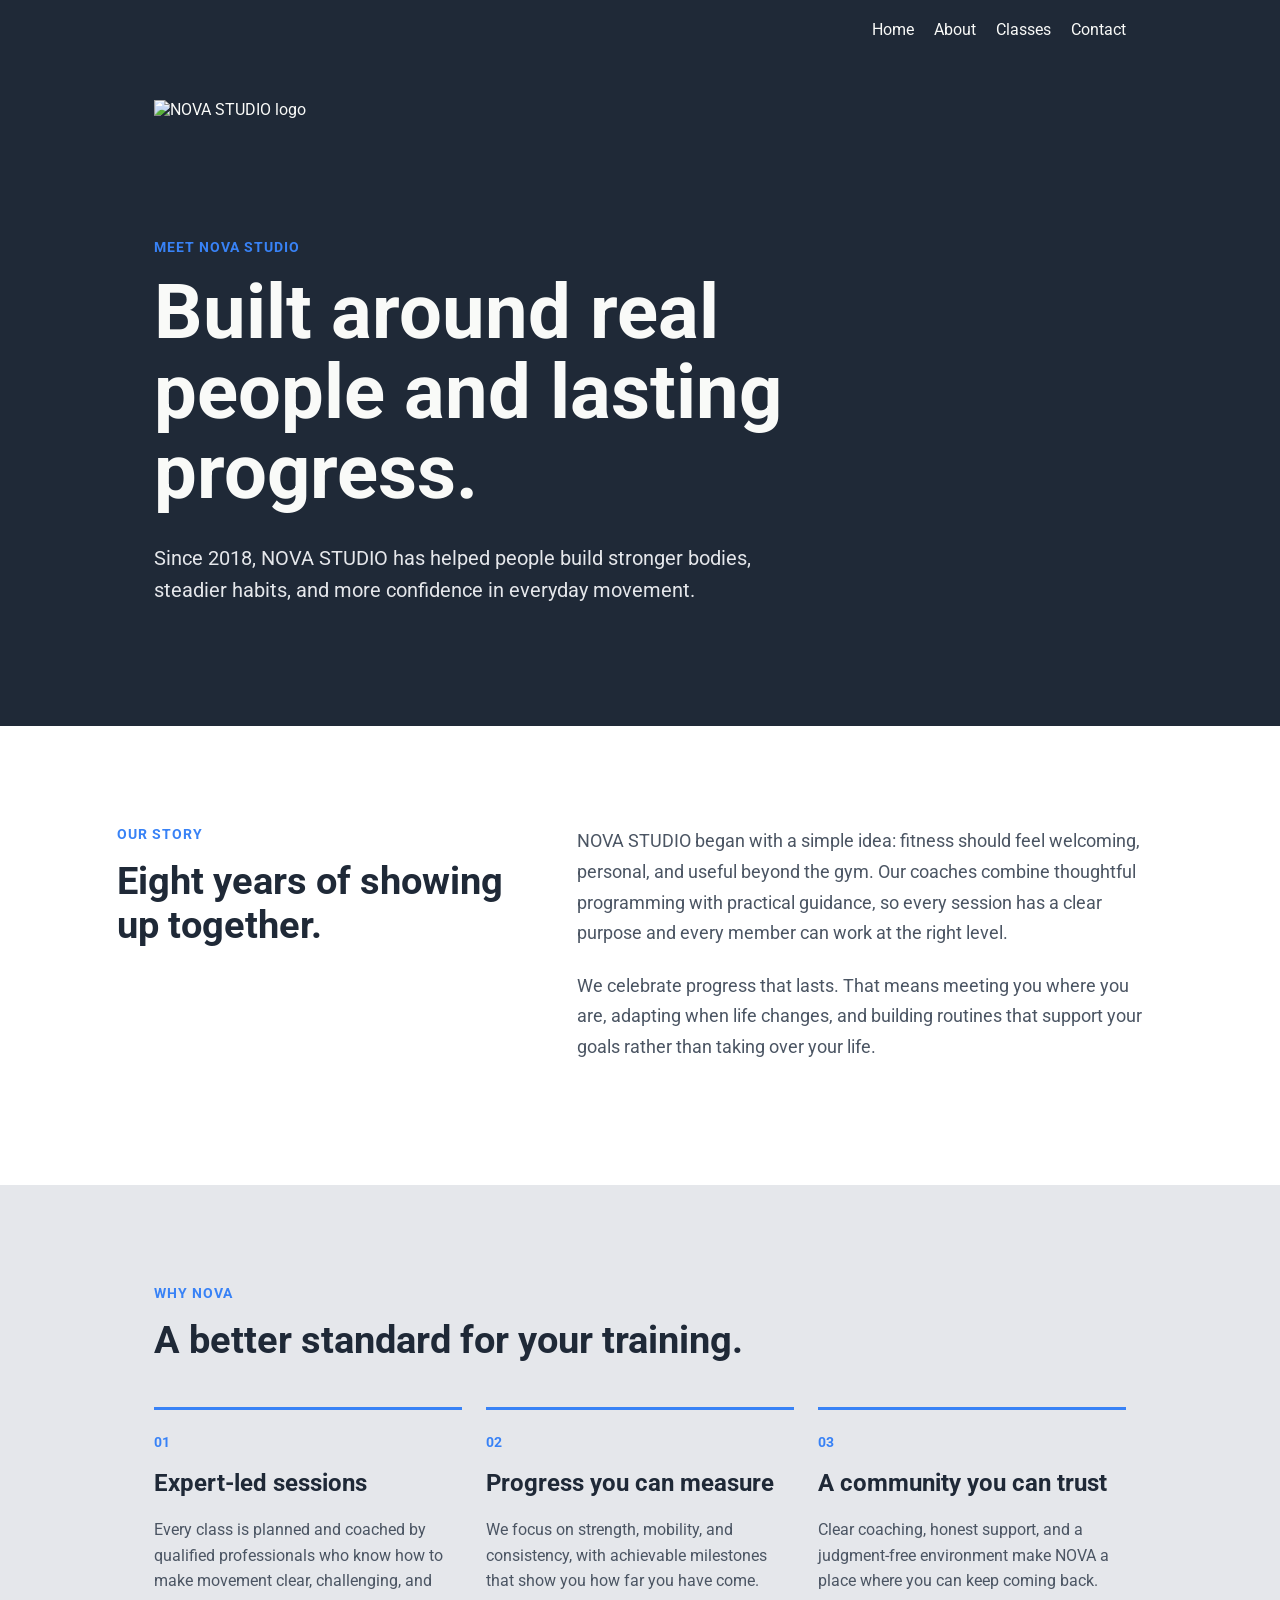
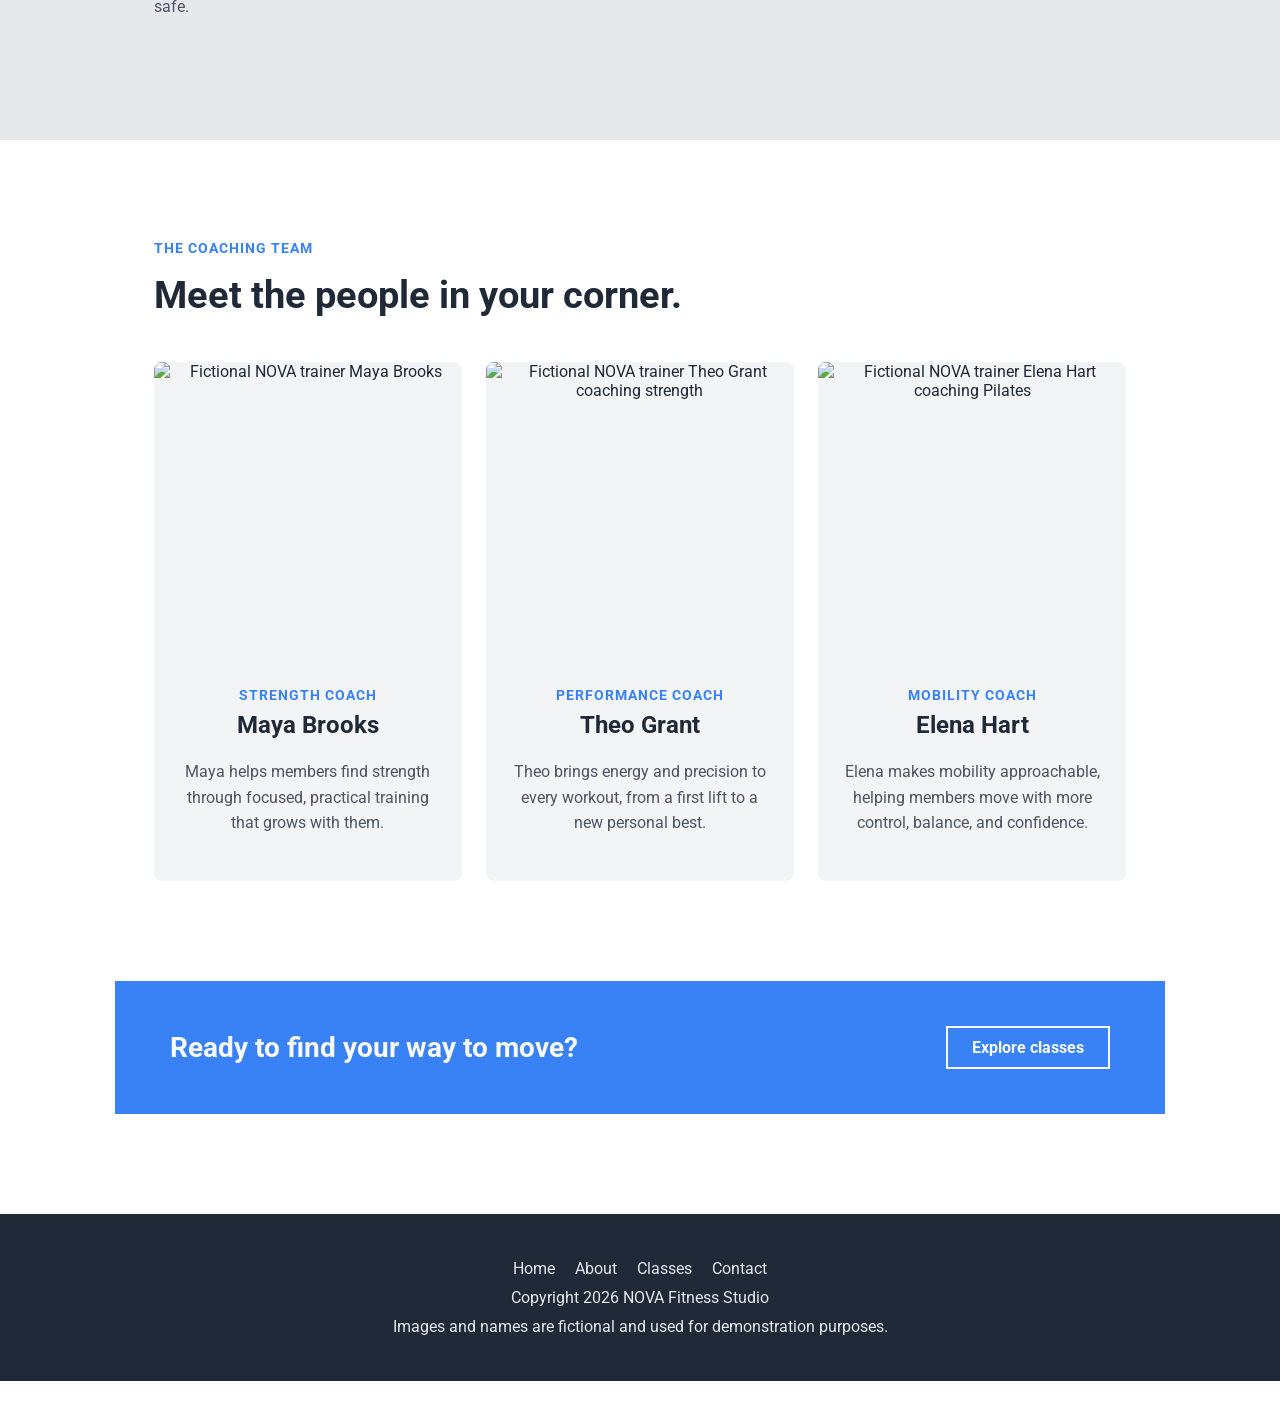
==== about.html @ 89b5c19a "Add files via upload" ====
<!doctype html>
<html lang="en">

<head>
    <meta charset="UTF-8" />
    <meta name="viewport" content="width=device-width, initial-scale=1.0" />
    <title>About | NOVA STUDIO</title>
    <link rel="stylesheet" href="style.css" />
</head>

<body class="about-page">
    <header>
        <a href="index.html" aria-label="NOVA STUDIO home">
            <img src="images/logo.png" alt="NOVA STUDIO logo" class="logo" />
        </a>
        <input type="checkbox" id="menu-toggle" class="menu-toggle" />
        <label for="menu-toggle" class="menu-button" aria-label="Toggle navigation menu">
            <span></span>
            <span></span>
            <span></span>
        </label>
        <nav>
            <ul>
                <li><a href="index.html#home">Home</a></li>
                <li><a href="about.html">About</a></li>
                <li><a href="index.html#classes">Classes</a></li>
                <li><a href="index.html#contact">Contact</a></li>
            </ul>
        </nav>
    </header>

    <main>
        <section class="about-hero">
            <p class="eyebrow">Meet NOVA STUDIO</p>
            <h1>Built around real people and lasting progress.</h1>
            <p class="about-intro">
                Since 2018, NOVA STUDIO has helped people build stronger bodies,
                steadier habits, and more confidence in everyday movement.
            </p>
        </section>

        <section class="about-story">
            <div>
                <p class="eyebrow">Our story</p>
                <h2>Eight years of showing up together.</h2>
            </div>
            <div>
                <p>
                    NOVA STUDIO began with a simple idea: fitness should feel welcoming,
                    personal, and useful beyond the gym. Our coaches combine thoughtful
                    programming with practical guidance, so every session has a clear
                    purpose and every member can work at the right level.
                </p>
                <p>
                    We celebrate progress that lasts. That means meeting you where you
                    are, adapting when life changes, and building routines that support
                    your goals rather than taking over your life.
                </p>
            </div>
        </section>

        <section class="trust-section">
            <div class="section-heading">
                <p class="eyebrow">Why NOVA</p>
                <h2>A better standard for your training.</h2>
            </div>
            <div class="trust-grid">
                <article>
                    <span class="trust-number">01</span>
                    <h3>Expert-led sessions</h3>
                    <p>
                        Every class is planned and coached by qualified professionals who
                        know how to make movement clear, challenging, and safe.
                    </p>
                </article>
                <article>
                    <span class="trust-number">02</span>
                    <h3>Progress you can measure</h3>
                    <p>
                        We focus on strength, mobility, and consistency, with achievable
                        milestones that show you how far you have come.
                    </p>
                </article>
                <article>
                    <span class="trust-number">03</span>
                    <h3>A community you can trust</h3>
                    <p>
                        Clear coaching, honest support, and a judgment-free environment
                        make NOVA a place where you can keep coming back.
                    </p>
                </article>
            </div>
        </section>
        <section class="trainers-section">
            <div class="section-heading">
                <p class="eyebrow">The coaching team</p>
                <h2>Meet the people in your corner.</h2>
            </div>
            <div class="trainer-grid">
                <article class="trainer-card">
                    <img src="images/trainer-1.jpg" alt="Fictional NOVA trainer Maya Brooks" />
                    <div>
                        <p class="trainer-role">Strength coach</p>
                        <h3>Maya Brooks</h3>
                        <p>
                            Maya helps members find strength through focused, practical
                            training that grows with them.
                        </p>
                    </div>
                </article>
                <article class="trainer-card">
                    <img src="images/trainer-2.jpg" alt="Fictional NOVA trainer Theo Grant coaching strength" />
                    <div>
                        <p class="trainer-role">Performance coach</p>
                        <h3>Theo Grant</h3>
                        <p>
                            Theo brings energy and precision to every workout, from a first
                            lift to a new personal best.
                        </p>
                    </div>
                </article>
                <article class="trainer-card">
                    <img src="images/trainer-3.jpg" alt="Fictional NOVA trainer Elena Hart coaching Pilates" />
                    <div>
                        <p class="trainer-role">Mobility coach</p>
                        <h3>Elena Hart</h3>
                        <p>
                            Elena makes mobility approachable, helping members move with
                            more control, balance, and confidence.
                        </p>
                    </div>
                </article>
            </div>
        </section>
        <section class="about-cta">
            <h2>Ready to find your way to move?</h2>
            <a href="index.html#classes" class="button">Explore classes</a>
        </section>
    </main>

    <footer>
        <input type="checkbox" id="footer-menu-toggle" class="footer-menu-toggle" />
        <label for="footer-menu-toggle" class="footer-menu-button" aria-label="Toggle footer navigation menu">
            <span></span>
            <span></span>
            <span></span>
        </label>
        <ul class="footer-nav">
            <li><a href="index.html#home">Home</a></li>
            <li><a href="about.html">About</a></li>
            <li><a href="index.html#classes">Classes</a></li>
            <li><a href="index.html#contact">Contact</a></li>
        </ul>
        <p>Copyright 2026 NOVA Fitness Studio</p>
        <!-- trainer cards here -->
        <p class="disclaimer">
            Images and names are fictional and used for demonstration purposes.
        </p>
    </footer>
</body>

</html>
---- style.css ----
@import url("https://fonts.googleapis.com/css2?family=Roboto&display=swap");

:root {
    --main-text: #1f2937;
    --hero-header-text: #f9faf8;
    --secondary-color: #e5e7eb;
    --btn-text-color: #3882f6;
}

* {
    box-sizing: border-box;
    margin: 0;
    padding: 0;
}

body {
    font-family: "Roboto", sans-serif;
}

a {
    text-decoration: none;
    color: inherit;
}

/* HEADER + HERO */

header,
header ul {
    display: flex;
    justify-content: space-between;
    align-items: center;
    align-items: flex-end;
}

ul {
    gap: 20px;
    list-style: none;
}

header,
.hero {
    background-color: var(--main-text);
    color: var(--hero-header-text);
    padding: 20px 12%;
    display: flex;
}

nav {
    display: flex;
    justify-content: space-between;
    align-items: center;
    margin-bottom: 80px;
}

nav a:hover {
    color: var(--btn-text-color);
}

.menu-toggle,
.menu-button {
    display: none;
}

.logo {
    width: 300px;
    height: 150px;
}

/* HERO */

.hero {
    display: flex;
    justify-content: space-between;
    align-items: center;
    gap: 60px;
    padding-bottom: 200px;
}

.hero-image {
    width: 600px;
    height: 400px;
    border-radius: 10px;
}

article h1 {
    font-size: 48px;
}

article p {
    font-size: 18px;
    margin: 20px 0;
}

/* BUTTON */

button {
    background-color: var(--btn-text-color);
    padding: 10px 50px;
    border-radius: 8px;
    font-size: 18px;
    font-weight: bold;
    color: var(--secondary-color);
}

button:hover {
    background-color: #2563eb;
}

/* CLASSES / INFORMATION */

.classes {
    text-align: center;
    margin: 10% 0;
}

.classes h2,
.classes p {
    color: var(--main-text);
}

.classes h2 {
    font-size: 36px;
    margin: 50px 0 20px;
}

.classes p {
    font-size: 18px;
    margin-bottom: 50px;
    text-align: center;
}

/* CARD CARDS */

.class-cards {
    display: flex;
    flex-wrap: wrap;
    justify-content: center;
    gap: 20px;
    margin-top: 20px;
    padding: 0 6%;
    text-align: center;
}

.card-info {
    flex: 1 1 280px;
    max-width: 400px;
}

.card-info img {
    width: 100%;
    aspect-ratio: 1 / 1;
    object-fit: cover;
    border-radius: 10px;
}

.card-info h3 {
    font-size: 24px;
    margin: 20px 0 10px;
}

.card-info p {
    font-size: 18px;
    color: var(--main-text);
    margin-bottom: 20px;
    width: 100%;
}

/* QUOTE */

.quote {
    background-color: var(--secondary-color);
    padding: 10% 20%;
    font-size: 36px;
    text-align: center;
}

/* MEMBERSHIP PLANS */

.training-options {
    background-color: var(--hero-header-text);
    text-align: center;
    padding: 80px 12%;
}

.training-types {
    display: flex;
    align-items: center;
    justify-content: space-around;
    background-color: var(--main-text);
    border-radius: 0 0 12px 12px;
}

aside {
    width: 350px;
    padding: 40px;
    text-align: center;
    color: var(--hero-header-text);
}

.btn-classes {
    margin: 15px 0;
}

/*PLAN CARDS*/

.plans {
    background-color: var(--hero-header-text);
    text-align: center;
    padding: 80px 12%;
}

.plans>h2 {
    font-size: 36px;
    color: var(--main-text);
    margin-bottom: 10px;
}

.plans>p {
    max-width: 650px;
    margin: 0 auto 50px;
    color: var(--main-text);
    font-size: 18px;
}

.plan-cards {
    display: flex;
    flex-wrap: wrap;
    justify-content: center;
    gap: 35px;
}

.plan-card {
    width: 350px;
    max-width: 100%;
    padding: 40px;
    border: 2px solid var(--main-text);
    border-radius: 12px;
    text-align: center;
    background-color: var(--hero-header-text);
}

.plan-card h3 {
    font-size: 24px;
    color: var(--main-text);
    margin-bottom: 8px;
}

.plan-offer {
    color: var(--btn-text-color);
    font-weight: bold;
    margin-bottom: 20px;
}

.plan-price {
    color: var(--secondary-color);
    margin-bottom: 25px;
}

.plan-price span {
    display: block;
    color: var(--main-text);
    font-size: 42px;
    font-weight: bold;
}

.plan-card ul {
    margin: 40px 0 80px 0;
    color: var(--main-text);
}

.plan-card li {
    margin-bottom: 10px;
}

.plan-img {
    width: 400px;
    max-width: 100%;
    height: 600px;
    border-radius: 10px;
}

/*CTA */
.cta {
    max-width: 900px;
    margin: 80px auto;
    padding: 45px 70px;
    background-color: var(--btn-text-color);
    color: var(--hero-header-text);
    display: flex;
    align-items: center;
    gap: 40px;
    border-radius: 8px;
}

.cta h2 {
    font-size: 24px;
    margin-bottom: 5px;
}

.cta p {
    font-size: 18px;
    color: var(--secondary-color);
}

.cta .button {
    border: 2px solid var(--hero-header-text);
    white-space: nowrap;
}

.cta .button:hover {
    background-color: var(--hero-header-text);
    color: var(--btn-text-color);
}

/* FOOTER */

body>footer {
    background-color: var(--main-text);
    color: var(--secondary-color);
    text-align: center;
    padding: 35px;
    margin-bottom: 35px;
}

/* ABOUT PAGE */

.about-page main {
    color: var(--main-text);
}

.about-hero {
    background-color: var(--main-text);
    color: var(--hero-header-text);
    padding: 100px 12% 120px;
}

.eyebrow,
.trainer-role {
    color: var(--btn-text-color);
    font-size: 14px;
    font-weight: bold;
    letter-spacing: 1px;
    margin-bottom: 18px;
    text-transform: uppercase;
}

.about-hero h1 {
    font-size: clamp(42px, 6vw, 76px);
    line-height: 1.05;
    max-width: 800px;
}

.about-intro {
    color: var(--secondary-color);
    font-size: 20px;
    line-height: 1.6;
    margin-top: 30px;
    max-width: 620px;
}

.about-story,
.trust-section,
.trainers-section {
    margin: 0 auto;
    max-width: 1200px;
    padding: 100px 6%;
}

.about-story {
    display: flex;
    gap: 70px;
}

.about-story>* {
    flex: 1 1 0;
}

.about-story> :first-child {
    flex: 0.8 1 0;
}

.about-story> :last-child {
    flex: 1.2 1 0;
}

.about-story h2,
.section-heading h2 {
    font-size: 38px;
    line-height: 1.15;
}

.about-story div:last-child p {
    color: #4b5563;
    font-size: 18px;
    line-height: 1.7;
    margin-bottom: 22px;
}

.trust-section {
    max-width: none;
    padding-left: 12%;
    padding-right: 12%;
    background-color: var(--secondary-color);
}

.section-heading {
    margin-bottom: 45px;
}

.trust-grid,
.trainer-grid {
    display: flex;
    flex-wrap: wrap;
    gap: 24px;
}

.trust-grid>*,
.trainer-grid>* {
    flex: 1 1 calc((100% - 48px) / 3);
}

.trust-grid article {
    border-top: 3px solid var(--btn-text-color);
    padding-top: 22px;
}

.trust-number {
    color: var(--btn-text-color);
    font-size: 14px;
    font-weight: bold;
}

.trust-grid h3,
.trainer-card h3 {
    font-size: 24px;
    margin: 18px 0 12px;
}

.trust-grid p,
.trainer-card p:last-child {
    color: #4b5563;
    font-size: 16px;
    line-height: 1.6;
}

.trainers-section {
    max-width: none;
    padding-left: 12%;
    padding-right: 12%;
}

.trainer-card {
    background-color: #f3f4f6;
    border-radius: 8px;
    overflow: hidden;
    text-align: center;
}

.trainer-card img {
    display: block;
    height: 280px;
    object-fit: cover;
    width: 100%;
}

.trainer-card:nth-child(3) img {
    object-position: center top;
}

.trainer-card div {
    padding: 25px;
    justify-content: center;
}

.trainer-role {
    margin-bottom: 0;
}

.trainer-card h3 {
    margin-top: 8px;
}

.disclaimer {
    text-align: center;
}

.about-cta {
    align-items: center;
    background-color: var(--btn-text-color);
    color: var(--hero-header-text);
    display: flex;
    gap: 35px;
    justify-content: space-between;
    margin: 0 auto 100px;
    max-width: 1050px;
    padding: 45px 55px;
}

.about-cta h2 {
    font-size: 28px;
}

.about-cta .button {
    border: 2px solid var(--hero-header-text);
    display: inline-block;
    font-weight: bold;
    padding: 10px 24px;
    white-space: nowrap;
}

.about-cta .button:hover {
    background-color: var(--hero-header-text);
    color: var(--btn-text-color);
}

body>footer p {
    margin: 10px 0;
}

.footer-nav {
    display: flex;
    justify-content: center;
    gap: 20px;
    margin: 10px 0;
}

.footer-nav a:hover {
    color: var(--btn-text-color);
}

.footer-menu-toggle,
.footer-menu-button {
    display: none;
}

@media (min-width: 601px) and (max-width: 1024px) {

    header,
    .hero {
        padding-left: 6%;
        padding-right: 6%;
    }

    .logo {
        width: 220px;
        height: auto;
    }

    nav {
        margin-bottom: 30px;
    }

    .hero {
        gap: 30px;
        padding-bottom: 120px;
    }

    .hero-image {
        width: 45vw;
        height: auto;
    }

    .cta {
        margin: 60px 6%;
        padding: 40px;
    }

    .quote {
        padding: 12% 10%;
        font-size: 30px;
    }

    .about-hero {
        padding: 80px 6% 90px;
    }

    .about-story,
    .trust-section,
    .trainers-section {
        padding-left: 6%;
        padding-right: 6%;
    }

    .about-story {
        gap: 35px;
    }

    .trainer-grid {
        flex-wrap: wrap;
    }

    .trainer-grid>* {
        flex-basis: calc((100% - 24px) / 2);
    }

    .trainer-card:last-child {
        margin-inline: auto;
        max-width: 50%;
    }

    .about-cta {
        margin-left: 6%;
        margin-right: 6%;
    }
}

@media (max-width: 600px) {

    header,
    .hero,
    .class-cards,
    .cta {
        flex-direction: column;
    }

    header,
    .hero {
        padding: 20px 6%;
    }

    header {
        flex-direction: row;
        flex-wrap: wrap;
        gap: 20px;
        align-items: flex-start;
        justify-content: space-between;
    }

    .logo {
        width: min(240px, 80vw);
        height: auto;
    }

    .hero-content,
    .hero figure,
    .card-info,
    .training-types,
    .plans,
    .plan-cards,
    .plan-card,
    .plan-cards figure {
        width: 100%;
    }

    .hero-image,
    .card-info img,
    .card-info p,
    .plan-img {
        width: 100%;
        height: auto;
    }

    nav {
        display: none;
        flex-basis: 100%;
        margin-bottom: 20px;
        width: 100%;
    }

    nav ul {
        align-items: center;
        flex-direction: column;
        gap: 16px;
    }

    .menu-button {
        cursor: pointer;
        display: flex;
        flex-direction: column;
        gap: 5px;
        padding: 30px;
    }

    .menu-button span {
        background-color: var(--hero-header-text);
        display: block;
        height: 3px;
        width: 28px;
    }

    .menu-toggle:focus-visible+.menu-button {
        outline: 2px solid var(--btn-text-color);
        outline-offset: 4px;
    }

    .menu-toggle:checked+.menu-button+nav {
        display: block;
    }

    .about-hero {
        padding: 65px 6% 75px;
    }

    .about-hero h1 {
        font-size: 40px;
    }

    .about-intro {
        font-size: 18px;
    }

    .about-story,
    .trust-grid,
    .trainer-grid {
        flex-direction: column;
    }

    .about-story>*,
    .trust-grid>*,
    .trainer-grid>* {
        flex: 0 1 auto;
    }

    .about-story {
        gap: 35px;
    }

    .about-story,
    .trust-section,
    .trainers-section {
        padding-bottom: 70px;
        padding-top: 70px;
    }

    .about-story h2,
    .section-heading h2 {
        font-size: 32px;
    }

    .trust-section,
    .trainers-section {
        padding-left: 6%;
        padding-right: 6%;
    }

    .trainer-card:last-child {
        margin-inline: 0;
        max-width: none;
    }

    .about-cta {
        align-items: stretch;
        flex-direction: column;
        margin: 0 6% 70px;
        padding: 30px;
    }

    .about-cta h2 {
        font-size: 24px;
    }

    .about-cta .button {
        text-align: center;
    }

    .training-options,
    .plans {
        padding-left: 6%;
        padding-right: 6%;
    }

    .training-types,
    .plan-cards {
        align-items: center;
        flex-direction: column;
    }

    aside {
        width: 100%;
    }

    .plan-card {
        max-width: 350px;
    }

    .footer-menu-button {
        cursor: pointer;
        display: flex;
        flex-direction: column;
        gap: 5px;
        margin: 0 auto 15px;
        padding: 8px;
        width: fit-content;
    }

    .footer-menu-button span {
        background-color: var(--secondary-color);
        display: block;
        height: 3px;
        width: 28px;
    }

    .footer-menu-toggle:focus-visible+.footer-menu-button {
        outline: 2px solid var(--btn-text-color);
        outline-offset: 4px;
    }

    .footer-nav {
        display: none;
        flex-direction: column;
        gap: 16px;
    }

    .footer-menu-toggle:checked+.footer-menu-button+.footer-nav {
        display: flex;
    }
}

.footer-nav a:hover {
    color: var(--btn-text-color);
}

/*CLASSES PAGE*/
/* =========================
   CLASSES PAGE
   ========================= */


/* HERO */

.classes-page .hero-images {
    display: flex;
    flex-direction: row;
    width: 100%;
    overflow: hidden;
}

.classes-page .hero-images img {
    width: 25%;
    height: 500px;
    object-fit: cover;
    opacity: 0.5;
    min-width: 0;
}

.classes-page .hero-classes {
    width: 100%;
    height: 500px;
    overflow: hidden;
}

.classes-page .hero-classes-content {
    display: block;
    position: relative;
    bottom: 320px;
    padding: 0 30% 0 10%;
    color: var(--main-text);
}


/* =========================
   CLASSES SECTION
   ========================= */

.classes-page .class-title {
    background-color: var(--main-text);
    text-align: center;
    padding: 5% 0 12% 0;
    color: var(--hero-header-text);
}

.classes-page .class-title h2 {
    font-size: 36px;
    margin-bottom: 20px;
}

.classes-page .class-title p {
    font-size: 18px;
}

.classes-page .cards-classes,
.classes-page .class-details {
    display: flex;
}

.classes-page .cards-classes {
    justify-content: center;
    gap: 20px;
    margin: 20px;
    text-align: center;
}

.classes-page .cards-classes>a,
.classes-page .class-info {
    min-width: 0;
}

.classes-page .cards-classes img {
    width: 500px;
    height: 500px;
    max-width: 100%;
    object-fit: cover;
    border-radius: 10px;
}

.classes-page .strength-training {
    flex-direction: row-reverse;
}

.classes-page .class-info {
    width: 500px;
    max-width: 100%;
    padding: 30px 0;
    text-align: start;
}

.classes-page .strength-class {
    text-align: right;
}

.classes-page .class-info h3 {
    font-size: 24px;
}

.classes-page .class-details {
    flex-direction: column;
    gap: 40px;
}

.classes-page .class-info button {
    margin-top: 40px;
}


/* =========================
   SCHEDULE SECTION
   ========================= */

.classes-page .schedule-section {
    background-color: var(--hero-header-text);
}

.classes-page .schedule-heading {
    text-align: center;
    padding: 8% 0;
}

.classes-page .inperson-heading,
.classes-page .classes-types {
    background-color: var(--main-text);
    color: var(--secondary-color);
    display: flex;
    justify-content: space-around;
    gap: 40px;
    padding: 5%;
}

.classes-page .inperson-heading h2,
.classes-page .classes-types h2,
.classes-page .inperson-heading p,
.classes-page .classes-types p {
    min-width: 0;
}

.classes-page .inperson-heading p,
.classes-page .classes-types p {
    width: 400px;
    max-width: 100%;
}

.classes-page .schedule-grid {
    display: flex;
    max-width: 1200px;
    width: 100%;
    margin: auto;
    border: 1px solid var(--secondary-color);
}

.classes-page .schedule-day {
    width: 20%;
    min-width: 0;
    background-color: var(--hero-header-text);
    border-right: 1px solid var(--secondary-color);
}

.classes-page .schedule-day:last-child {
    border-right: none;
}

.classes-page .schedule-day>h3 {
    background-color: var(--main-text);
    color: var(--hero-header-text);
    text-align: center;
    padding: 15px;
    font-size: 18px;
}

.classes-page .class-session {
    padding: 20px 15px;
    min-height: 240px;
    min-width: 0;
    border-bottom: 1px solid var(--secondary-color);
    overflow-wrap: break-word;
}

.classes-page .class-session:last-child {
    border-bottom: none;
}

.classes-page .class-time {
    color: var(--btn-text-color);
    font-size: 18px;
    font-weight: bold;
    margin-bottom: 8px;
}

.classes-page .class-session h4 {
    font-size: 18px;
    margin-bottom: 15px;
    color: var(--main-text);
}

.classes-page .class-session p {
    color: var(--main-text);
    margin-bottom: 5px;
}

.classes-page .spots {
    margin-top: 15px;
    font-weight: bold;
    color: #1f2937;
}

.classes-page .schedule-button {
    display: block;
    background-color: var(--btn-text-color);
    color: var(--hero-header-text);
    text-align: center;
    padding: 9px;
    margin-top: 15px;
    border-radius: 5px;
    text-decoration: none;
}

.classes-page .schedule-button:hover {
    background-color: var(--main-text);
}


/* ==================================================
   SMALL DESKTOP
   901px - 1460px
   ================================================== */

@media (min-width: 901px) and (max-width: 1460px) {

    /* HERO */

    .classes-page .hero-classes {
        width: 100%;
        height: 500px;
        overflow: hidden;
    }

    .classes-page .hero-images {
        width: 100%;
    }

    .classes-page .hero-images img {
        width: 25%;
        height: 500px;
        min-width: 0;
    }

    .classes-page .hero-classes-content {
        bottom: 320px;
        padding: 0 12%;
    }


    /* TITLE */

    .classes-page .class-title {
        width: 100%;
        padding-left: 8%;
        padding-right: 8%;
    }


    /* CLASS CARDS */

    .classes-page .cards-classes {
        width: 90%;
        max-width: 1100px;
        margin: 40px auto;
        gap: 30px;
    }

    .classes-page .cards-classes>a,
    .classes-page .class-info {
        width: 50%;
        min-width: 0;
    }

    .classes-page .cards-classes img {
        width: 100%;
        height: 420px;
        object-fit: cover;
    }

    .classes-page .class-info {
        padding: 30px 0;
    }


    /* SCHEDULE HEADINGS */

    .classes-page .inperson-heading,
    .classes-page .classes-types {
        width: 100%;
        padding: 5% 8%;
    }

    .classes-page .inperson-heading p,
    .classes-page .classes-types p {
        width: 45%;
    }


    /* SCHEDULE */

    .classes-page .schedule-grid {
        width: 90%;
        max-width: 1100px;
    }

    .classes-page .schedule-day {
        min-width: 0;
    }
}


/* ==================================================
   TABLET
   601px - 900px
   ================================================== */

@media (min-width: 601px) and (max-width: 900px) {

    /* HERO */

    .classes-page .hero-images {
        flex-wrap: wrap;
    }

    .classes-page .hero-images img {
        width: 50%;
        height: 250px;
    }

    .classes-page .hero-classes {
        height: 500px;
        overflow: hidden;
    }

    .classes-page .hero-classes-content {
        bottom: 330px;
        padding: 0 10%;
    }


    /* CLASS CARDS */

    .classes-page .cards-classes {
        flex-direction: column;
        align-items: center;

        width: calc(100% - 60px);
        max-width: 700px;

        margin: 40px auto;
    }

    .classes-page .strength-training {
        flex-direction: column;
    }

    .classes-page .cards-classes>a,
    .classes-page .class-info {
        width: 100%;
        max-width: 700px;
    }

    .classes-page .cards-classes img {
        width: 100%;
        height: 400px;
        object-fit: cover;
    }

    .classes-page .class-info {
        padding: 25px 0;
        text-align: left;
    }

    .classes-page .strength-class {
        text-align: left;
    }


    /* SCHEDULE HEADINGS */

    .classes-page .inperson-heading,
    .classes-page .classes-types {
        padding: 40px 8%;
    }

    .classes-page .inperson-heading p,
    .classes-page .classes-types p {
        width: 50%;
    }


    /* SCHEDULE */

    .classes-page .schedule-grid {
        flex-wrap: wrap;

        width: 90%;
        max-width: 700px;
    }

    .classes-page .schedule-day {
        width: 50%;
        min-width: 0;
    }
}


/* ==================================================
   MOBILE
   600px AND BELOW
   ================================================== */

@media (max-width: 600px) {

    /* HERO */

    .classes-page .hero-images {
        flex-wrap: wrap;
    }

    .classes-page .hero-images img {
        width: 50%;
        height: 210px;
    }

    .classes-page .hero-classes {
        height: 420px;
        overflow: hidden;
    }

    .classes-page .hero-classes-content {
        bottom: 305px;
        padding: 0 8%;
        text-align: center;
    }

    .classes-page .hero-classes-content h1 {
        font-size: 34px;
    }

    .classes-page .hero-classes-content p {
        font-size: 16px;
    }


    /* TITLE */

    .classes-page .class-title {
        padding: 50px 8%;
    }

    .classes-page .class-title h2 {
        font-size: 30px;
    }


    /* CLASS CARDS */

    .classes-page .cards-classes {
        flex-direction: column;
        align-items: stretch;

        width: calc(100% - 40px);

        margin: 30px auto;
    }

    .classes-page .strength-training {
        flex-direction: column;
    }

    .classes-page .cards-classes>a,
    .classes-page .class-info {
        width: 100%;
        max-width: 100%;
    }

    .classes-page .cards-classes img {
        width: 100%;
        height: 300px;
        object-fit: cover;
    }

    .classes-page .class-info {
        padding: 25px 0;
        text-align: left;
    }

    .classes-page .strength-class {
        text-align: left;
    }

    .classes-page .class-details {
        gap: 20px;
    }

    .classes-page .class-info button {
        width: 100%;
    }


    /* SCHEDULE HEADINGS */

    .classes-page .schedule-heading {
        padding: 50px 8%;
    }

    .classes-page .inperson-heading,
    .classes-page .classes-types {
        flex-direction: column;
        gap: 20px;
        padding: 40px 8%;
    }

    .classes-page .inperson-heading p,
    .classes-page .classes-types p {
        width: 100%;
        max-width: 100%;
    }


    /* SCHEDULE */

    .classes-page .schedule-grid {
        flex-direction: column;

        width: 90%;
        max-width: 90%;
    }

    .classes-page .schedule-day {
        width: 100%;
        min-width: 0;

        border-right: none;
    }

    .classes-page .class-session {
        min-height: auto;
        min-width: 0;

        overflow-wrap: break-word;
    }
}
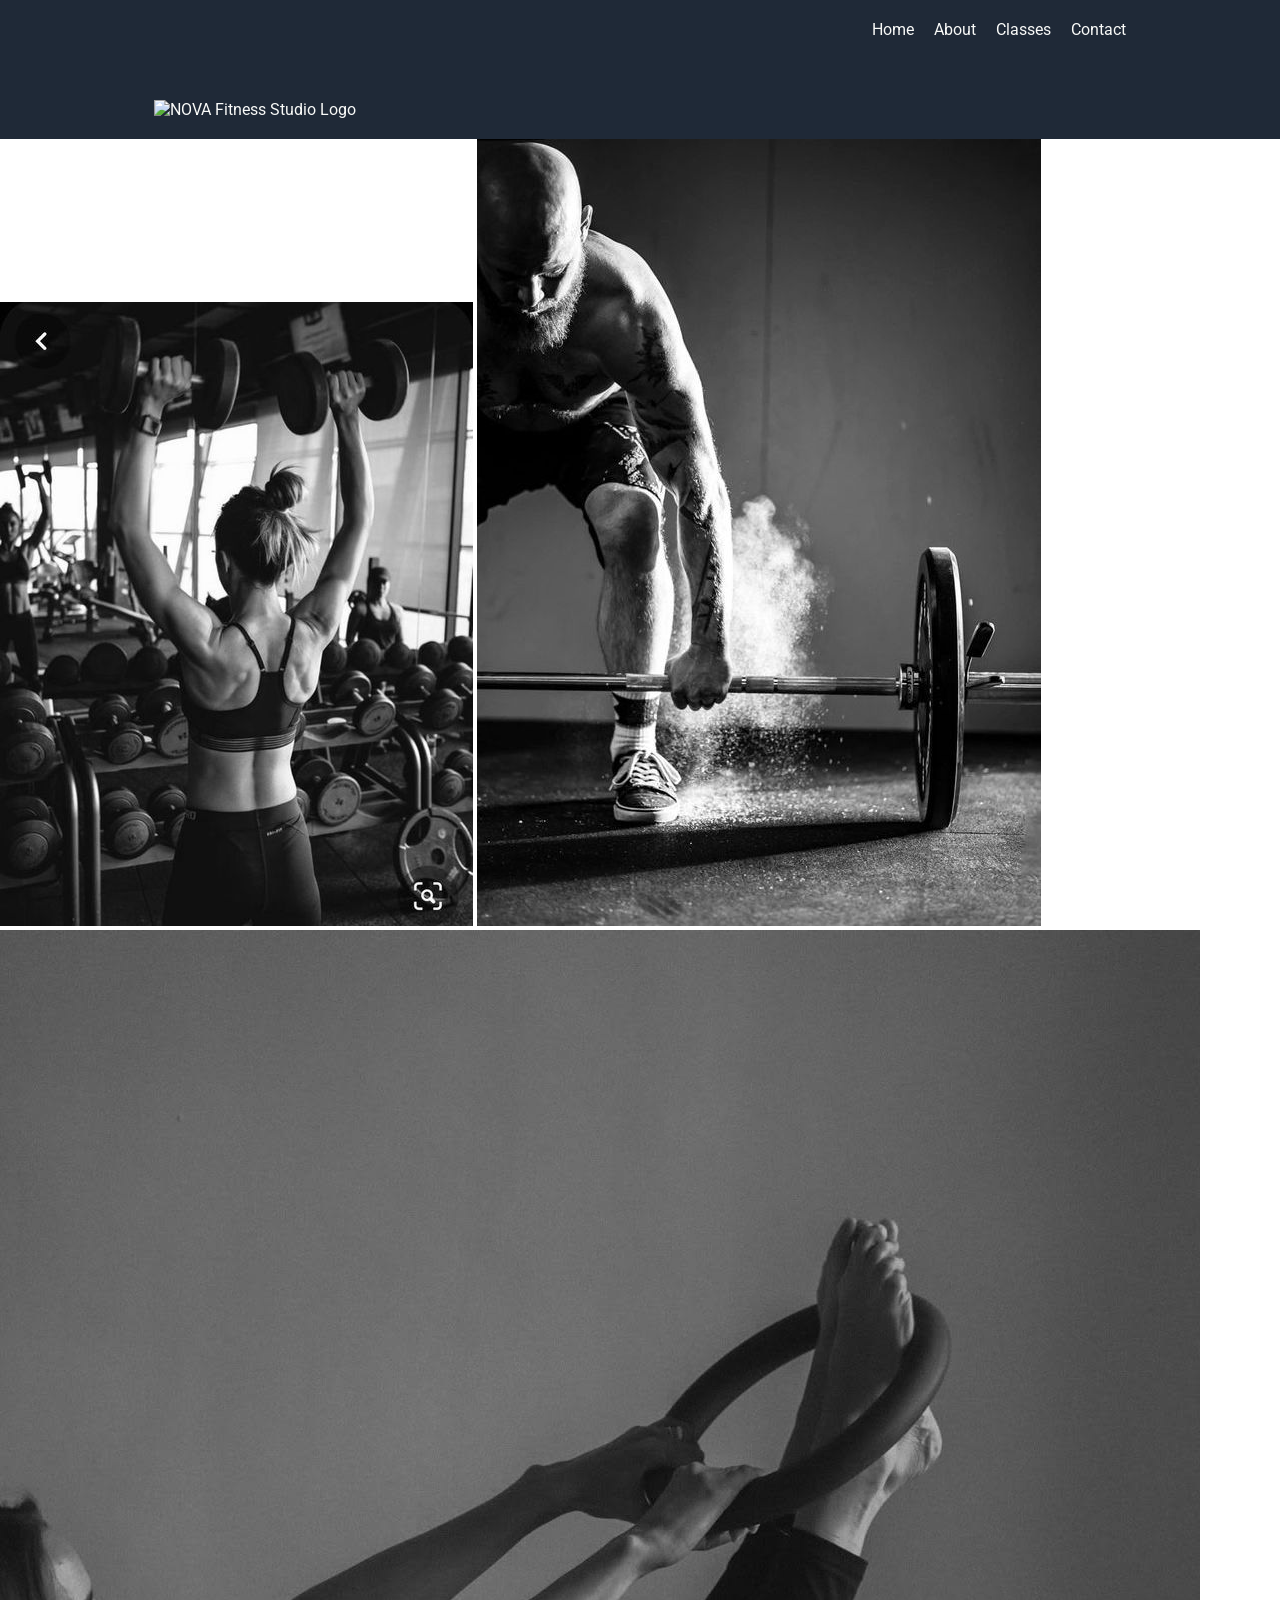
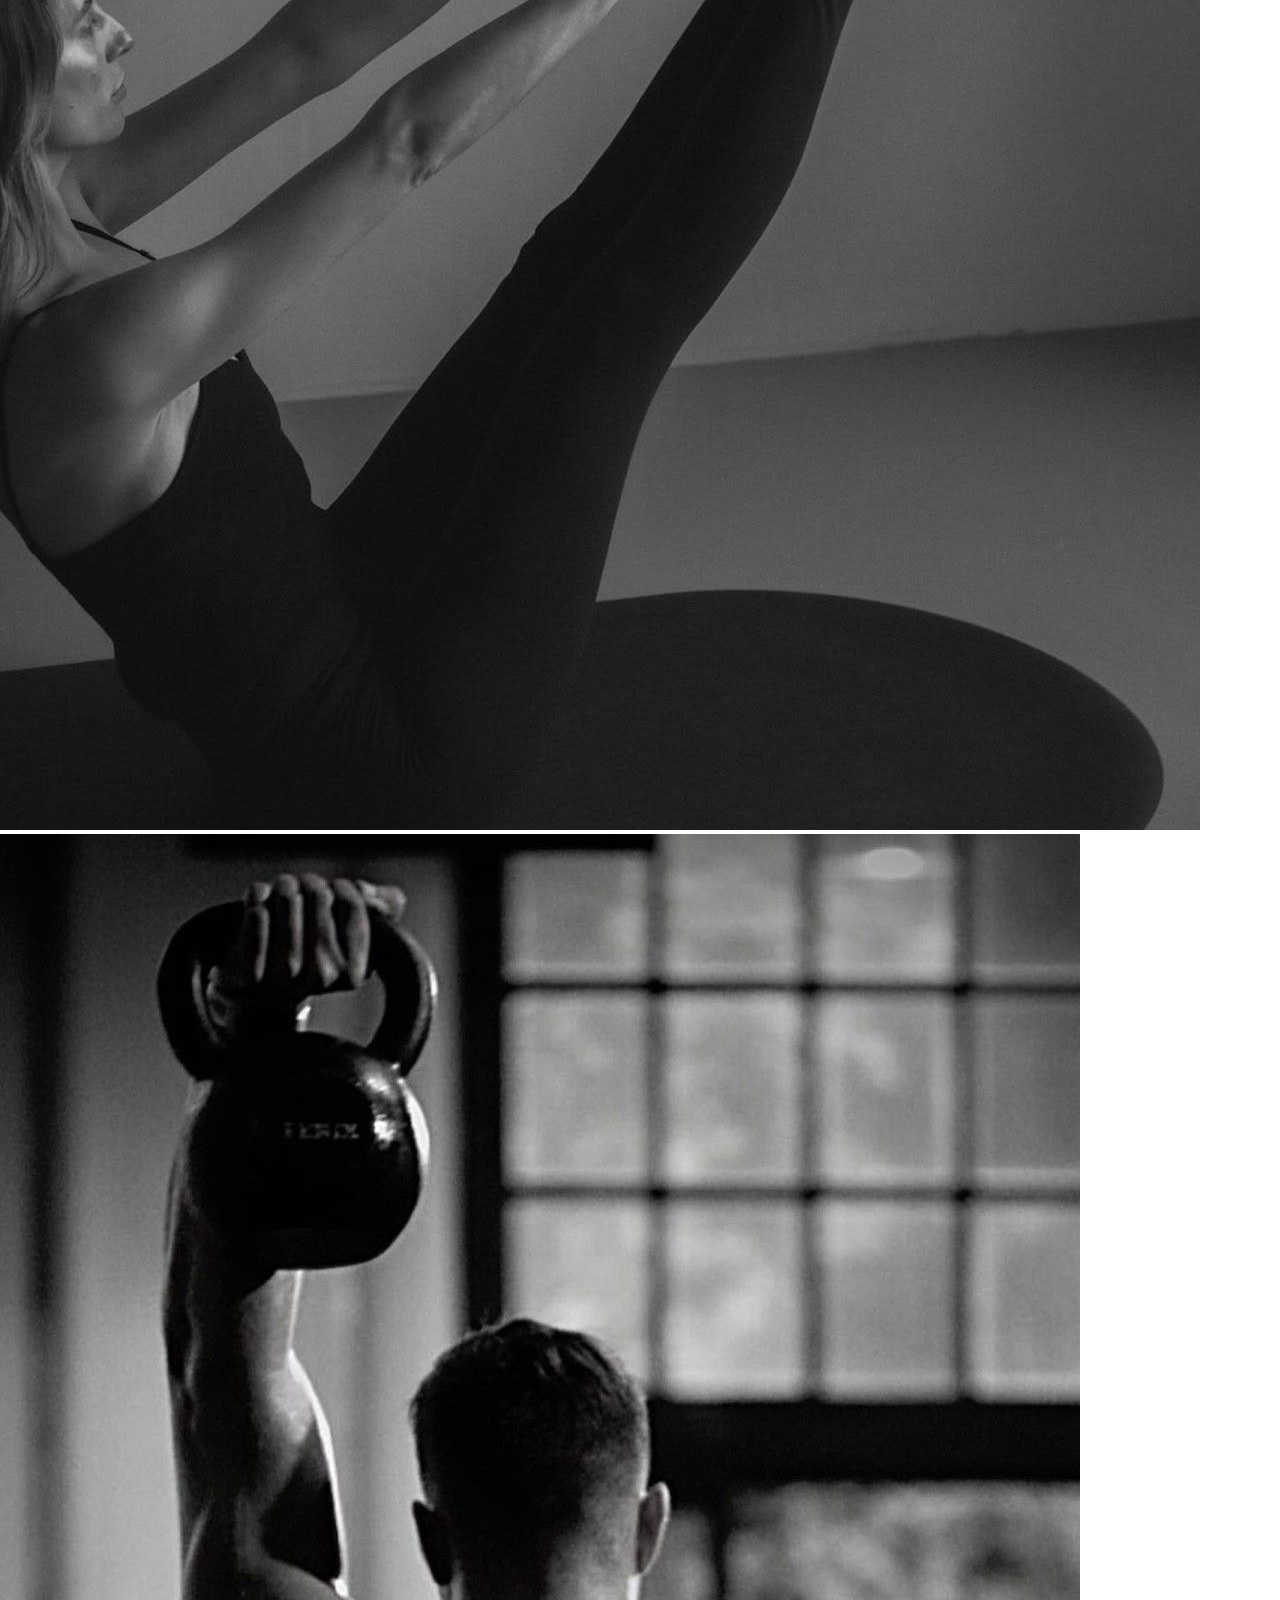
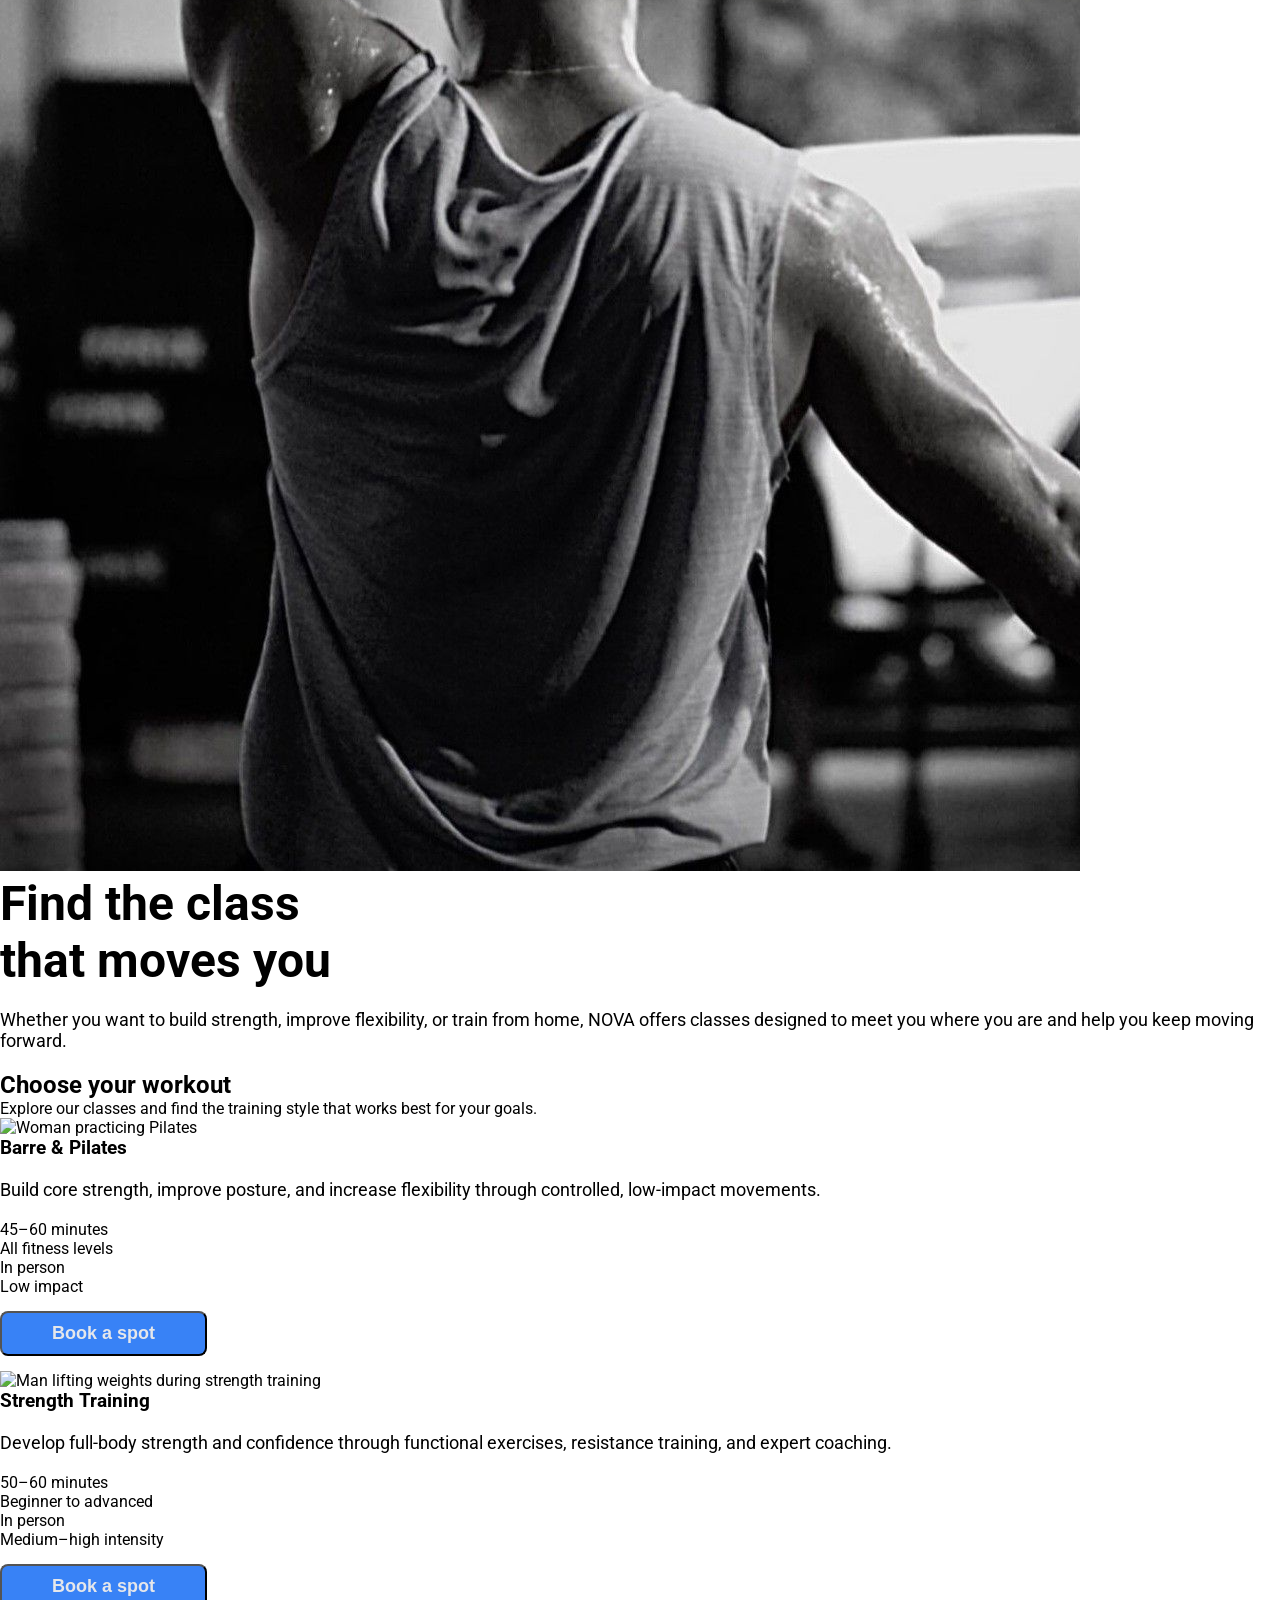
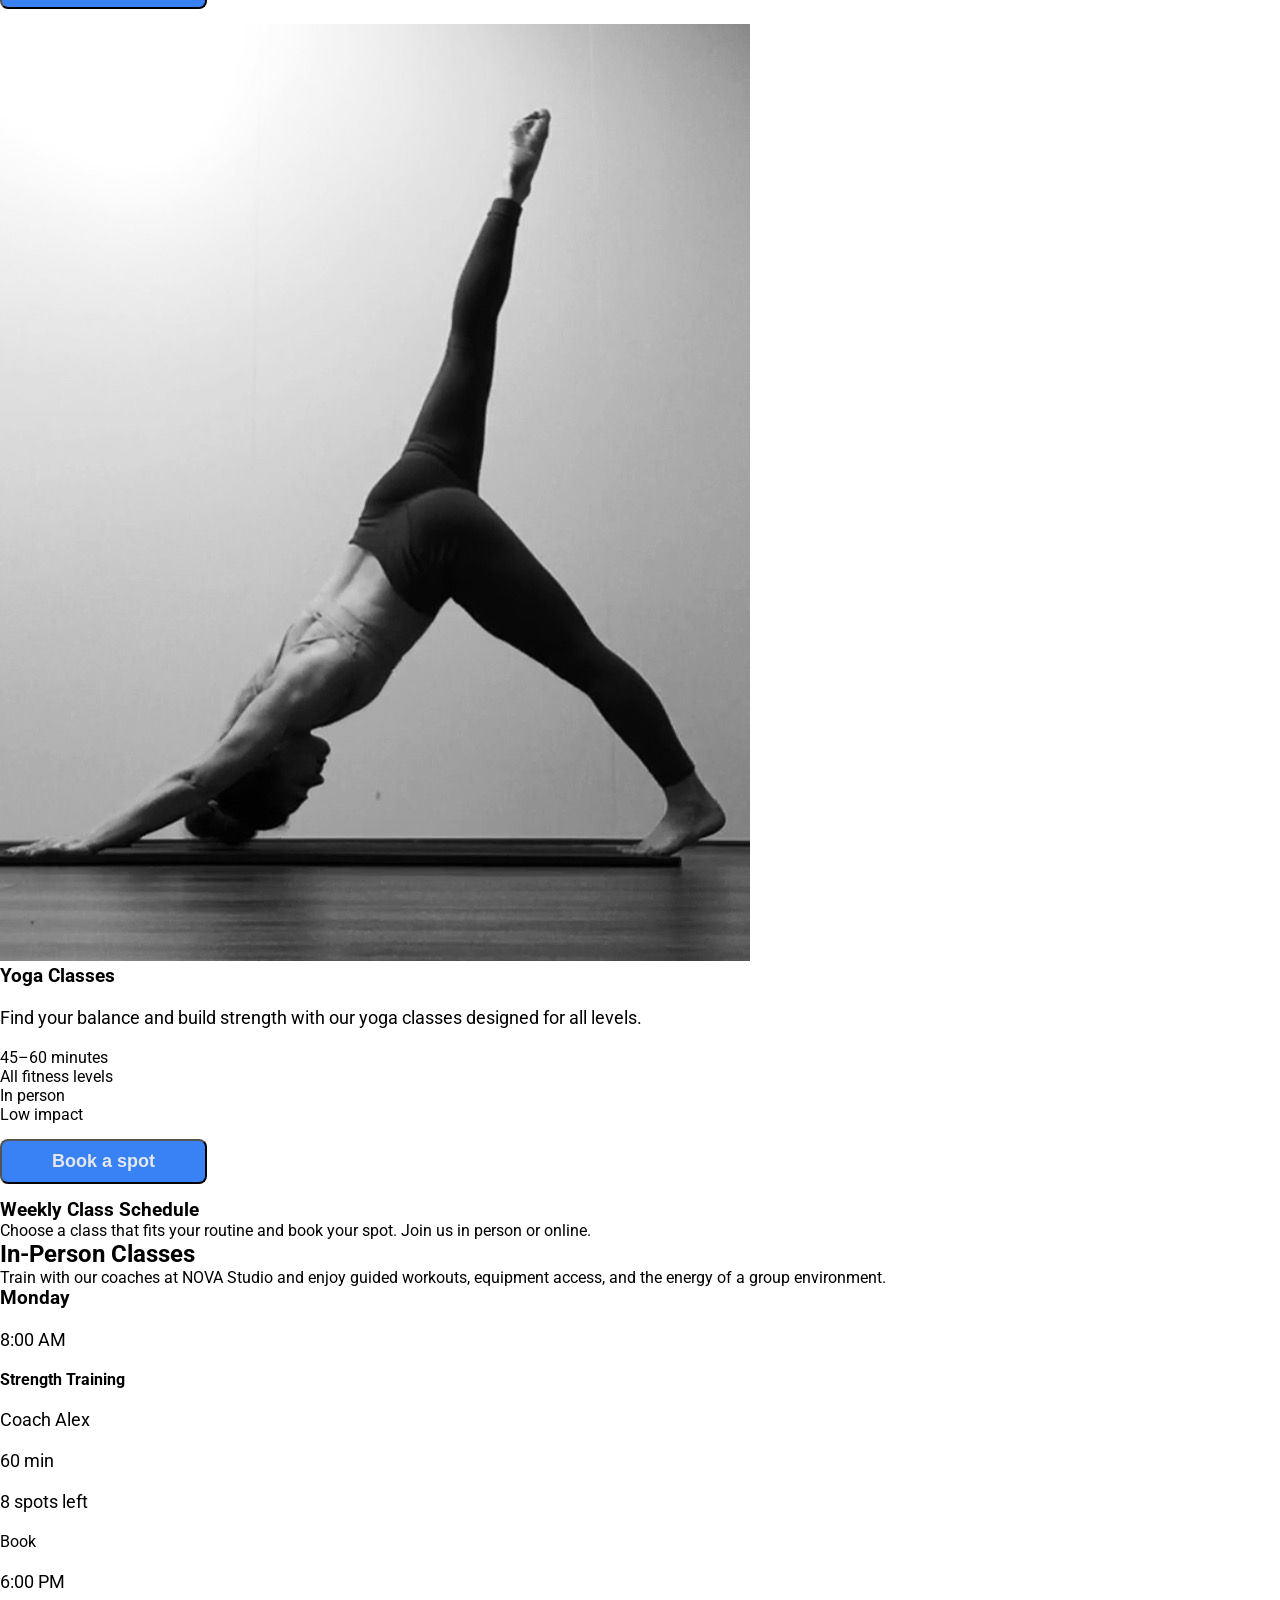
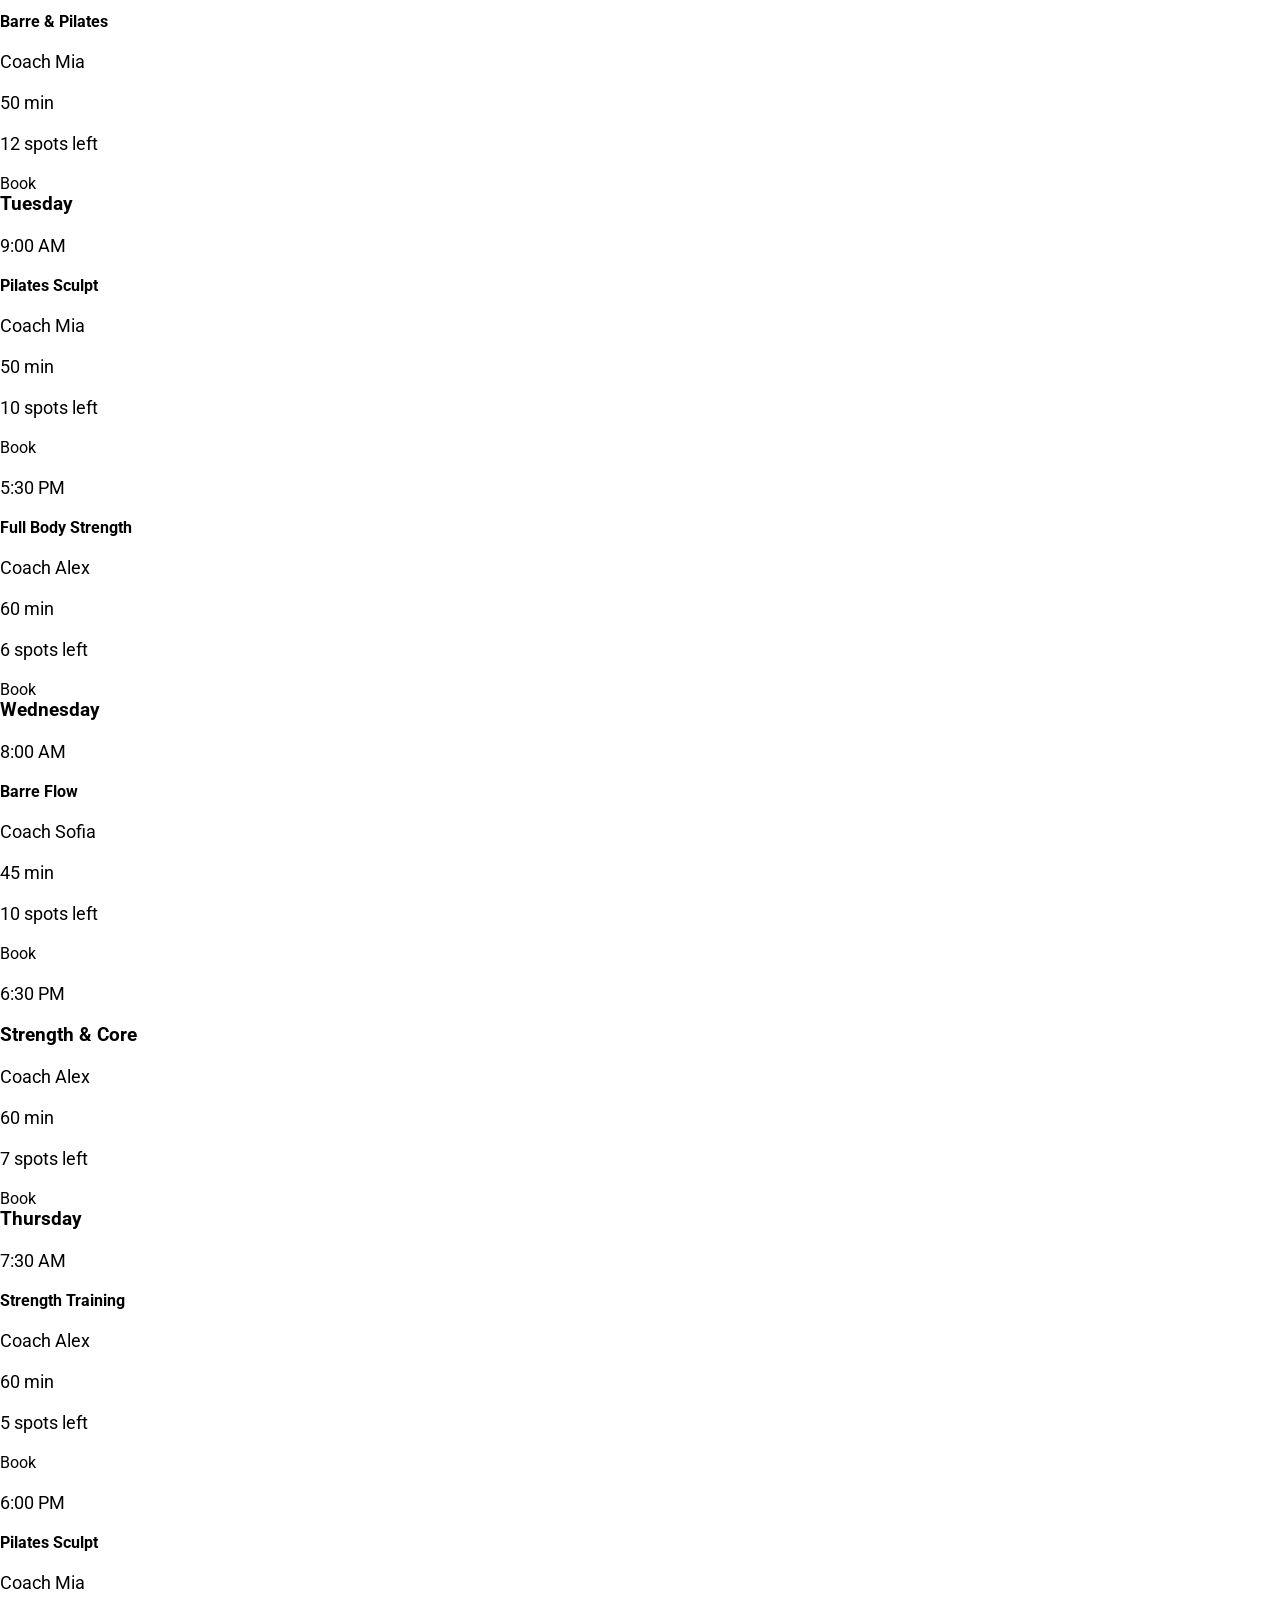
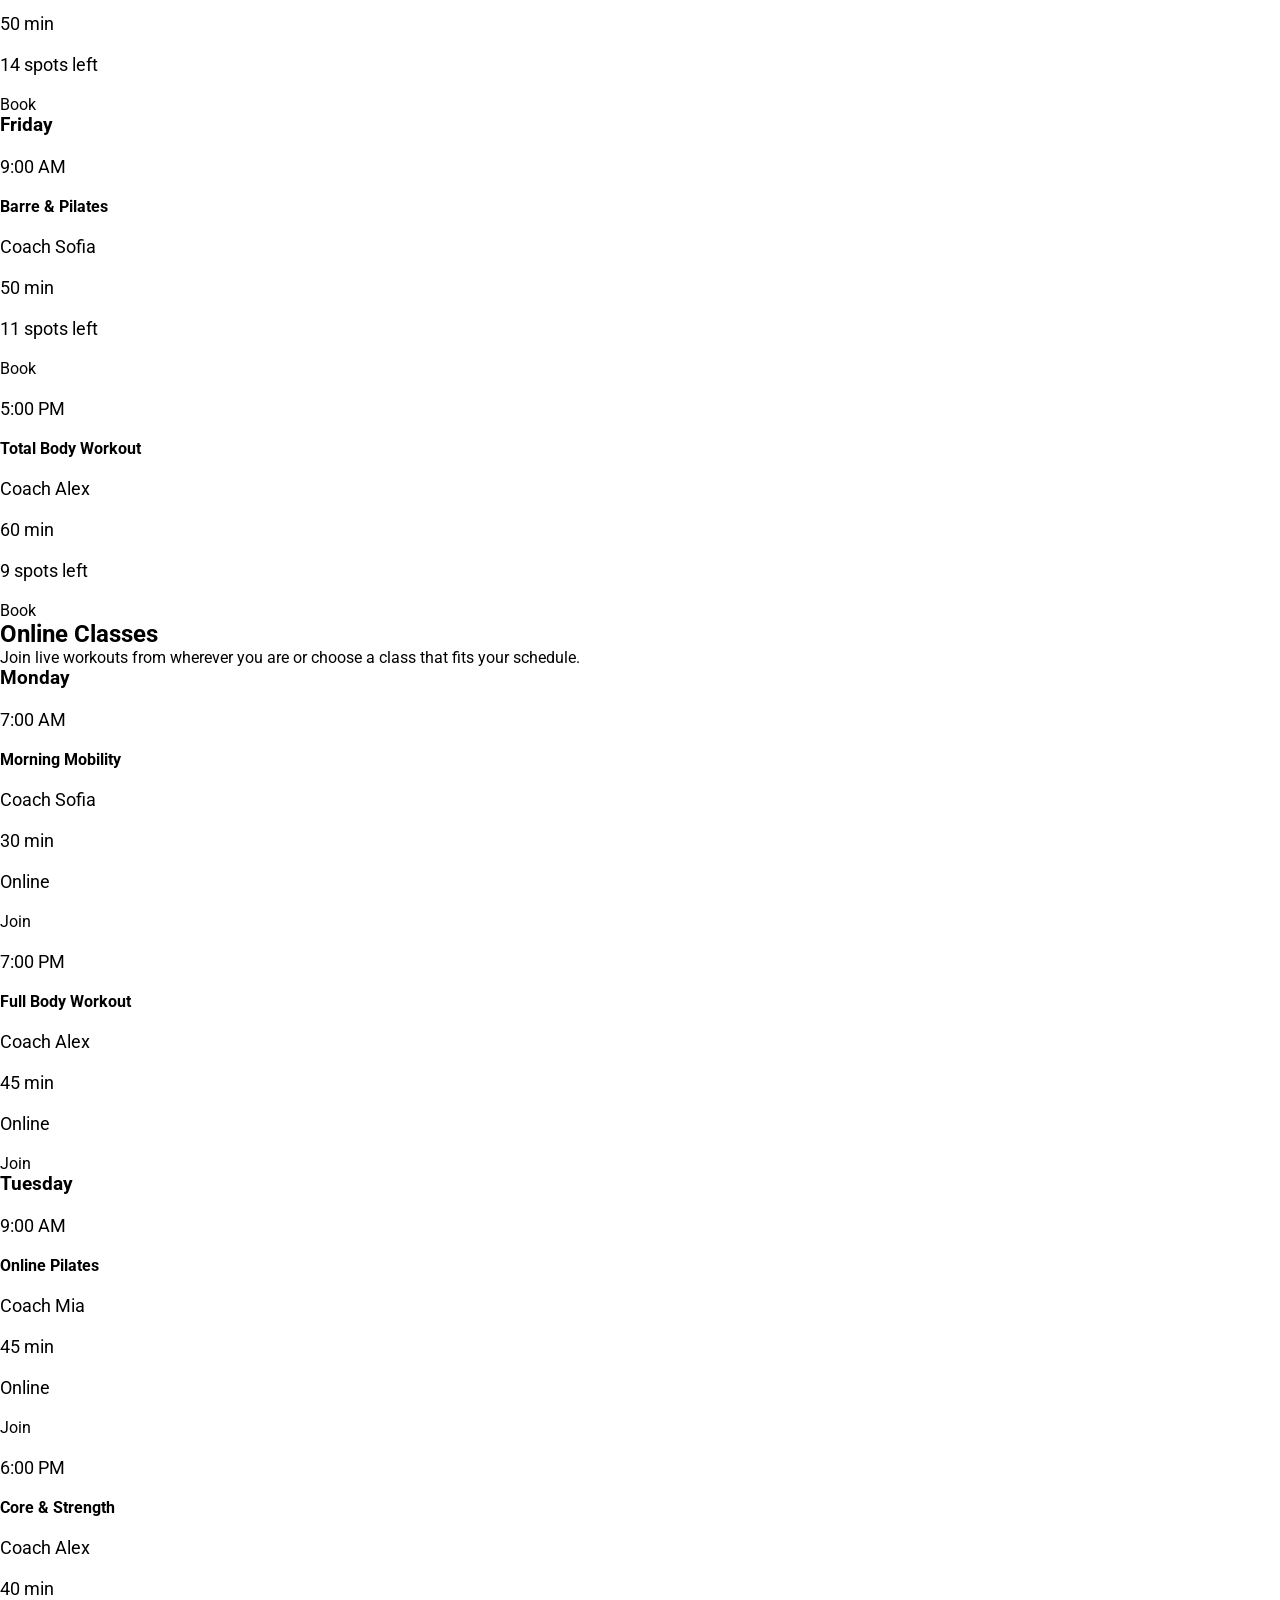
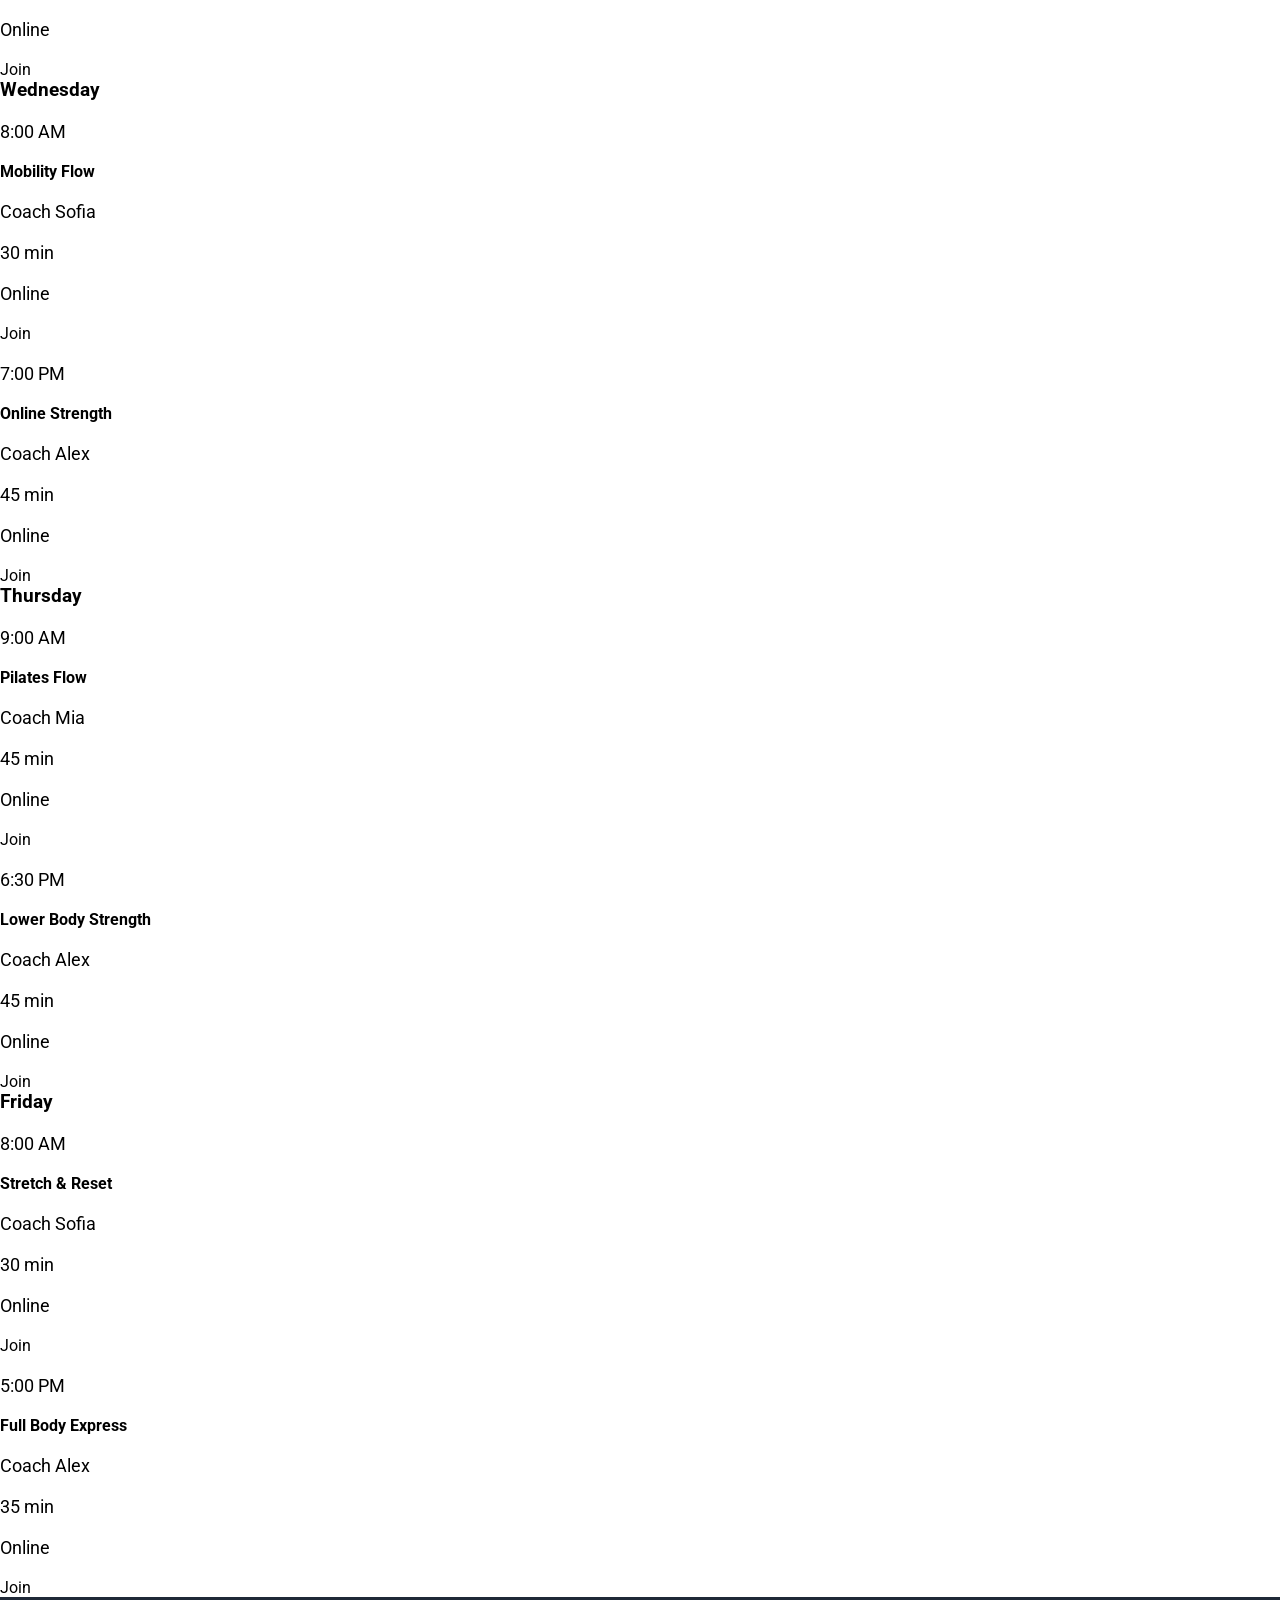
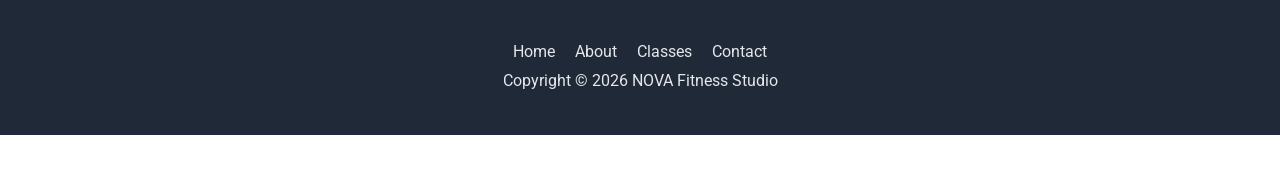
==== commit d5cffbde: "Update About page title and structure" ====
--- a/about.html
+++ b/about.html
@@ -1,162 +1,415 @@
 <!doctype html>
 <html lang="en">
-
-<head>
+  <head>
     <meta charset="UTF-8" />
     <meta name="viewport" content="width=device-width, initial-scale=1.0" />
-    <title>About | NOVA STUDIO</title>
+    <title>NOVA | CLASSES</title>
     <link rel="stylesheet" href="style.css" />
-</head>
-
-<body class="about-page">
-    <header>
-        <a href="index.html" aria-label="NOVA STUDIO home">
-            <img src="images/logo.png" alt="NOVA STUDIO logo" class="logo" />
-        </a>
-        <input type="checkbox" id="menu-toggle" class="menu-toggle" />
-        <label for="menu-toggle" class="menu-button" aria-label="Toggle navigation menu">
-            <span></span>
-            <span></span>
-            <span></span>
-        </label>
-        <nav>
+  </head>
+
+  <body>
+    <!doctype html>
+    <html lang="en">
+      <head>
+        <meta charset="UTF-8" />
+        <meta name="viewport" content="width=device-width, initial-scale=1.0" />
+        <title>NOVA | CLASSES</title>
+        <link rel="stylesheet" href="style.css" />
+      </head>
+
+      <body>
+        <header>
+          <a href="index.html">
+            <img
+              src="images/logo.png"
+              alt="NOVA Fitness Studio Logo"
+              class="logo"
+            />
+          </a>
+
+          <nav>
             <ul>
-                <li><a href="index.html#home">Home</a></li>
-                <li><a href="about.html">About</a></li>
-                <li><a href="index.html#classes">Classes</a></li>
-                <li><a href="index.html#contact">Contact</a></li>
+              <li><a href="index.html">Home</a></li>
+              <li><a href="about.html">About</a></li>
+              <li><a href="classes.html">Classes</a></li>
+              <li><a href="contact.html">Contact</a></li>
             </ul>
-        </nav>
-    </header>
-
-    <main>
-        <section class="about-hero">
-            <p class="eyebrow">Meet NOVA STUDIO</p>
-            <h1>Built around real people and lasting progress.</h1>
-            <p class="about-intro">
-                Since 2018, NOVA STUDIO has helped people build stronger bodies,
-                steadier habits, and more confidence in everyday movement.
+          </nav>
+        </header>
+        <main>
+          <section class="hero-classes">
+            <div class="hero-images">
+              <img src="imagess/hero1.jpg" alt="woman lifting dumbells" />
+              <img src="imagess/hero2.jpg" alt="man doing weightlifitng" />
+              <img src="imagess/hero3.jpg" alt="woman doing pilates" />
+              <img src="imagess/hero4.jpg" alt="man lifting one dumbell" />
+            </div>
+
+            <article class="hero-classes-content">
+              <h1>Find the class<br />that moves you</h1>
+
+              <p>
+                Whether you want to build strength, improve flexibility, or
+                train from home, NOVA offers classes designed to meet you where
+                you are and help you keep moving forward.
+              </p>
+            </article>
+          </section>
+          <div class="class-title">
+            <h2>Choose your workout</h2>
+
+            <p>
+              Explore our classes and find the training style that works best
+              for your goals.
             </p>
-        </section>
-
-        <section class="about-story">
-            <div>
-                <p class="eyebrow">Our story</p>
-                <h2>Eight years of showing up together.</h2>
-            </div>
-            <div>
-                <p>
-                    NOVA STUDIO began with a simple idea: fitness should feel welcoming,
-                    personal, and useful beyond the gym. Our coaches combine thoughtful
-                    programming with practical guidance, so every session has a clear
-                    purpose and every member can work at the right level.
-                </p>
-                <p>
-                    We celebrate progress that lasts. That means meeting you where you
-                    are, adapting when life changes, and building routines that support
-                    your goals rather than taking over your life.
-                </p>
-            </div>
-        </section>
-
-        <section class="trust-section">
-            <div class="section-heading">
-                <p class="eyebrow">Why NOVA</p>
-                <h2>A better standard for your training.</h2>
-            </div>
-            <div class="trust-grid">
-                <article>
-                    <span class="trust-number">01</span>
-                    <h3>Expert-led sessions</h3>
-                    <p>
-                        Every class is planned and coached by qualified professionals who
-                        know how to make movement clear, challenging, and safe.
-                    </p>
+          </div>
+
+          <section class="pilates-barre cards-classes">
+            <a href="pilates.html">
+              <img src="images/pilates.jpg" alt="Woman practicing Pilates" />
+            </a>
+
+            <article class="class-info">
+              <h3>Barre & Pilates</h3>
+
+              <p>
+                Build core strength, improve posture, and increase flexibility
+                through controlled, low-impact movements.
+              </p>
+
+              <ul class="class-details">
+                <li>45–60 minutes</li>
+                <li>All fitness levels</li>
+                <li>In person</li>
+                <li>Low impact</li>
+              </ul>
+
+              <button href="classes.html" class="cta-button btn-classes">
+                Book a spot
+              </button>
+            </article>
+          </section>
+
+          <!-- STRENGTH -->
+          <section class="strength-training cards-classes">
+            <a href="strength-training.html">
+              <img
+                src="images/strength.jpg"
+                alt="Man lifting weights during strength training"
+              />
+            </a>
+
+            <article class="class-info strength-class">
+              <h3>Strength Training</h3>
+
+              <p>
+                Develop full-body strength and confidence through functional
+                exercises, resistance training, and expert coaching.
+              </p>
+
+              <ul class="class-details">
+                <li>50–60 minutes</li>
+                <li>Beginner to advanced</li>
+                <li>In person</li>
+                <li>Medium–high intensity</li>
+              </ul>
+
+              <button href="classes.html" class="cta-button btn-classes">
+                Book a spot
+              </button>
+            </article>
+          </section>
+
+          <!-- YOGA -->
+          <section class="yoga-classes cards-classes">
+            <a href="yoga-classes.html">
+              <img src="imagess/yoga.jpg" alt="Woman doing a yoga posture" />
+            </a>
+            <article class="class-info">
+              <h3>Yoga Classes</h3>
+
+              <p>
+                Find your balance and build strength with our yoga classes
+                designed for all levels.
+              </p>
+
+              <ul class="class-details">
+                <li>45–60 minutes</li>
+                <li>All fitness levels</li>
+                <li>In person</li>
+                <li>Low impact</li>
+              </ul>
+
+              <button href="classes.html" class="cta-button btn-classes">
+                Book a spot
+              </button>
+            </article>
+          </section>
+
+          <!-- SCHEDULE -->
+
+          <section class="schedule-section">
+            <section class="schedule-heading">
+              <h1>Weekly Class Schedule</h1>
+              <p>
+                Choose a class that fits your routine and book your spot. Join
+                us in person or online.
+              </p>
+            </section>
+
+            <section class="inperson-heading classes-types">
+              <h2>In-Person Classes</h2>
+              <p>
+                Train with our coaches at NOVA Studio and enjoy guided workouts,
+                equipment access, and the energy of a group environment.
+              </p>
+            </section>
+
+            <section class="schedule-grid inperson-week">
+              <article class="schedule-day">
+                <h3>Monday</h3>
+
+                <section class="class-session">
+                  <p class="class-time">8:00 AM</p>
+                  <h4>Strength Training</h4>
+                  <p>Coach Alex</p>
+                  <p>60 min</p>
+                  <p class="spots">8 spots left</p>
+                  <a href="#" class="schedule-button">Book</a>
+                </section>
+
+                <section class="class-session">
+                  <p class="class-time">6:00 PM</p>
+                  <h4>Barre & Pilates</h4>
+                  <p>Coach Mia</p>
+                  <p>50 min</p>
+                  <p class="spots">12 spots left</p>
+                  <a href="#" class="schedule-button">Book</a>
+                </section>
+              </article>
+
+              <article class="schedule-day">
+                <h3>Tuesday</h3>
+
+                <section class="class-session">
+                  <p class="class-time">9:00 AM</p>
+                  <h4>Pilates Sculpt</h4>
+                  <p>Coach Mia</p>
+                  <p>50 min</p>
+                  <p class="spots">10 spots left</p>
+                  <a href="#" class="schedule-button">Book</a>
+                </section>
+
+                <section class="class-session">
+                  <p class="class-time">5:30 PM</p>
+                  <h4>Full Body Strength</h4>
+                  <p>Coach Alex</p>
+                  <p>60 min</p>
+                  <p class="spots">6 spots left</p>
+                  <a href="#" class="schedule-button">Book</a>
+                </section>
+              </article>
+
+              <article class="schedule-day">
+                <h3>Wednesday</h3>
+
+                <section class="class-session">
+                  <p class="class-time">8:00 AM</p>
+                  <h4>Barre Flow</h4>
+                  <p>Coach Sofia</p>
+                  <p>45 min</p>
+                  <p class="spots">10 spots left</p>
+                  <a href="#" class="schedule-button">Book</a>
+                </section>
+
+                <section class="class-session">
+                  <p class="class-time">6:30 PM</p>
+                  <h3>Strength & Core</h3>
+                  <p>Coach Alex</p>
+                  <p>60 min</p>
+                  <p class="spots">7 spots left</p>
+                  <a href="#" class="schedule-button">Book</a>
+                </section>
+              </article>
+
+              <article class="schedule-day">
+                <h3>Thursday</h3>
+
+                <section class="class-session">
+                  <p class="class-time">7:30 AM</p>
+                  <h4>Strength Training</h4>
+                  <p>Coach Alex</p>
+                  <p>60 min</p>
+                  <p class="spots">5 spots left</p>
+                  <a href="#" class="schedule-button">Book</a>
+                </section>
+
+                <section class="class-session">
+                  <p class="class-time">6:00 PM</p>
+                  <h4>Pilates Sculpt</h4>
+                  <p>Coach Mia</p>
+                  <p>50 min</p>
+                  <p class="spots">14 spots left</p>
+                  <a href="#" class="schedule-button">Book</a>
+                </section>
+              </article>
+
+              <article class="schedule-day">
+                <h3>Friday</h3>
+
+                <section class="class-session">
+                  <p class="class-time">9:00 AM</p>
+                  <h4>Barre & Pilates</h4>
+                  <p>Coach Sofia</p>
+                  <p>50 min</p>
+                  <p class="spots">11 spots left</p>
+                  <a href="#" class="schedule-button">Book</a>
+                </section>
+
+                <section class="class-session">
+                  <p class="class-time">5:00 PM</p>
+                  <h4>Total Body Workout</h4>
+                  <p>Coach Alex</p>
+                  <p>60 min</p>
+                  <p class="spots">9 spots left</p>
+                  <a href="#" class="schedule-button">Book</a>
+                </section>
+              </article>
+
+              <!-- ONLINE SECTION CLASS-->
+            </section>
+            <section class="classes-types">
+              <h2>Online Classes</h2>
+              <p>
+                Join live workouts from wherever you are or choose a class that
+                fits your schedule.
+              </p>
+            </section>
+            <section class="schedule-section online-schedule">
+              <section class="schedule-grid">
+                <article class="schedule-day">
+                  <h3>Monday</h3>
+
+                  <section class="class-session">
+                    <p class="class-time">7:00 AM</p>
+                    <h4>Morning Mobility</h4>
+                    <p>Coach Sofia</p>
+                    <p>30 min</p>
+                    <p class="spots">Online</p>
+                    <a href="#" class="schedule-button">Join</a>
+                  </section>
+
+                  <section class="class-session">
+                    <p class="class-time">7:00 PM</p>
+                    <h4>Full Body Workout</h4>
+                    <p>Coach Alex</p>
+                    <p>45 min</p>
+                    <p class="spots">Online</p>
+                    <a href="#" class="schedule-button">Join</a>
+                  </section>
                 </article>
-                <article>
-                    <span class="trust-number">02</span>
-                    <h3>Progress you can measure</h3>
-                    <p>
-                        We focus on strength, mobility, and consistency, with achievable
-                        milestones that show you how far you have come.
-                    </p>
+
+                <article class="schedule-day">
+                  <h3>Tuesday</h3>
+
+                  <section class="class-session">
+                    <p class="class-time">9:00 AM</p>
+                    <h4>Online Pilates</h4>
+                    <p>Coach Mia</p>
+                    <p>45 min</p>
+                    <p class="spots">Online</p>
+                    <a href="#" class="schedule-button">Join</a>
+                  </section>
+
+                  <section class="class-session">
+                    <p class="class-time">6:00 PM</p>
+                    <h4>Core & Strength</h4>
+                    <p>Coach Alex</p>
+                    <p>40 min</p>
+                    <p class="spots">Online</p>
+                    <a href="#" class="schedule-button">Join</a>
+                  </section>
                 </article>
-                <article>
-                    <span class="trust-number">03</span>
-                    <h3>A community you can trust</h3>
-                    <p>
-                        Clear coaching, honest support, and a judgment-free environment
-                        make NOVA a place where you can keep coming back.
-                    </p>
+
+                <article class="schedule-day">
+                  <h3>Wednesday</h3>
+
+                  <section class="class-session">
+                    <p class="class-time">8:00 AM</p>
+                    <h4>Mobility Flow</h4>
+                    <p>Coach Sofia</p>
+                    <p>30 min</p>
+                    <p class="spots">Online</p>
+                    <a href="#" class="schedule-button">Join</a>
+                  </section>
+
+                  <section class="class-session">
+                    <p class="class-time">7:00 PM</p>
+                    <h4>Online Strength</h4>
+                    <p>Coach Alex</p>
+                    <p>45 min</p>
+                    <p class="spots">Online</p>
+                    <a href="#" class="schedule-button">Join</a>
+                  </section>
                 </article>
-            </div>
-        </section>
-        <section class="trainers-section">
-            <div class="section-heading">
-                <p class="eyebrow">The coaching team</p>
-                <h2>Meet the people in your corner.</h2>
-            </div>
-            <div class="trainer-grid">
-                <article class="trainer-card">
-                    <img src="images/trainer-1.jpg" alt="Fictional NOVA trainer Maya Brooks" />
-                    <div>
-                        <p class="trainer-role">Strength coach</p>
-                        <h3>Maya Brooks</h3>
-                        <p>
-                            Maya helps members find strength through focused, practical
-                            training that grows with them.
-                        </p>
-                    </div>
+
+                <article class="schedule-day">
+                  <h3>Thursday</h3>
+
+                  <section class="class-session">
+                    <p class="class-time">9:00 AM</p>
+                    <h4>Pilates Flow</h4>
+                    <p>Coach Mia</p>
+                    <p>45 min</p>
+                    <p class="spots">Online</p>
+                    <a href="#" class="schedule-button">Join</a>
+                  </section>
+
+                  <section class="class-session">
+                    <p class="class-time">6:30 PM</p>
+                    <h4>Lower Body Strength</h4>
+                    <p>Coach Alex</p>
+                    <p>45 min</p>
+                    <p class="spots">Online</p>
+                    <a href="#" class="schedule-button">Join</a>
+                  </section>
                 </article>
-                <article class="trainer-card">
-                    <img src="images/trainer-2.jpg" alt="Fictional NOVA trainer Theo Grant coaching strength" />
-                    <div>
-                        <p class="trainer-role">Performance coach</p>
-                        <h3>Theo Grant</h3>
-                        <p>
-                            Theo brings energy and precision to every workout, from a first
-                            lift to a new personal best.
-                        </p>
-                    </div>
+
+                <article class="schedule-day">
+                  <h3>Friday</h3>
+
+                  <section class="class-session">
+                    <p class="class-time">8:00 AM</p>
+                    <h4>Stretch & Reset</h4>
+                    <p>Coach Sofia</p>
+                    <p>30 min</p>
+                    <p class="spots">Online</p>
+                    <a href="#" class="schedule-button">Join</a>
+                  </section>
+
+                  <section class="class-session">
+                    <p class="class-time">5:00 PM</p>
+                    <h4>Full Body Express</h4>
+                    <p>Coach Alex</p>
+                    <p>35 min</p>
+                    <p class="spots">Online</p>
+                    <a href="#" class="schedule-button">Join</a>
+                  </section>
                 </article>
-                <article class="trainer-card">
-                    <img src="images/trainer-3.jpg" alt="Fictional NOVA trainer Elena Hart coaching Pilates" />
-                    <div>
-                        <p class="trainer-role">Mobility coach</p>
-                        <h3>Elena Hart</h3>
-                        <p>
-                            Elena makes mobility approachable, helping members move with
-                            more control, balance, and confidence.
-                        </p>
-                    </div>
-                </article>
-            </div>
-        </section>
-        <section class="about-cta">
-            <h2>Ready to find your way to move?</h2>
-            <a href="index.html#classes" class="button">Explore classes</a>
-        </section>
-    </main>
-
-    <footer>
-        <input type="checkbox" id="footer-menu-toggle" class="footer-menu-toggle" />
-        <label for="footer-menu-toggle" class="footer-menu-button" aria-label="Toggle footer navigation menu">
-            <span></span>
-            <span></span>
-            <span></span>
-        </label>
-        <ul class="footer-nav">
-            <li><a href="index.html#home">Home</a></li>
-            <li><a href="about.html">About</a></li>
-            <li><a href="index.html#classes">Classes</a></li>
-            <li><a href="index.html#contact">Contact</a></li>
-        </ul>
-        <p>Copyright 2026 NOVA Fitness Studio</p>
-        <!-- trainer cards here -->
-        <p class="disclaimer">
-            Images and names are fictional and used for demonstration purposes.
-        </p>
-    </footer>
-</body>
-
-</html>+              </section>
+            </section>
+          </section>
+        </main>
+        <footer>
+          <ul class="footer-nav">
+            <li><a href="#home">Home</a></li>
+            <li><a href="#about">About</a></li>
+            <li><a href="#classes">Classes</a></li>
+            <li><a href="#contact">Contact</a></li>
+          </ul>
+          <p>Copyright © 2026 NOVA Fitness Studio</p>
+        </footer>
+      </body>
+    </html>
+  </body>
+</html>
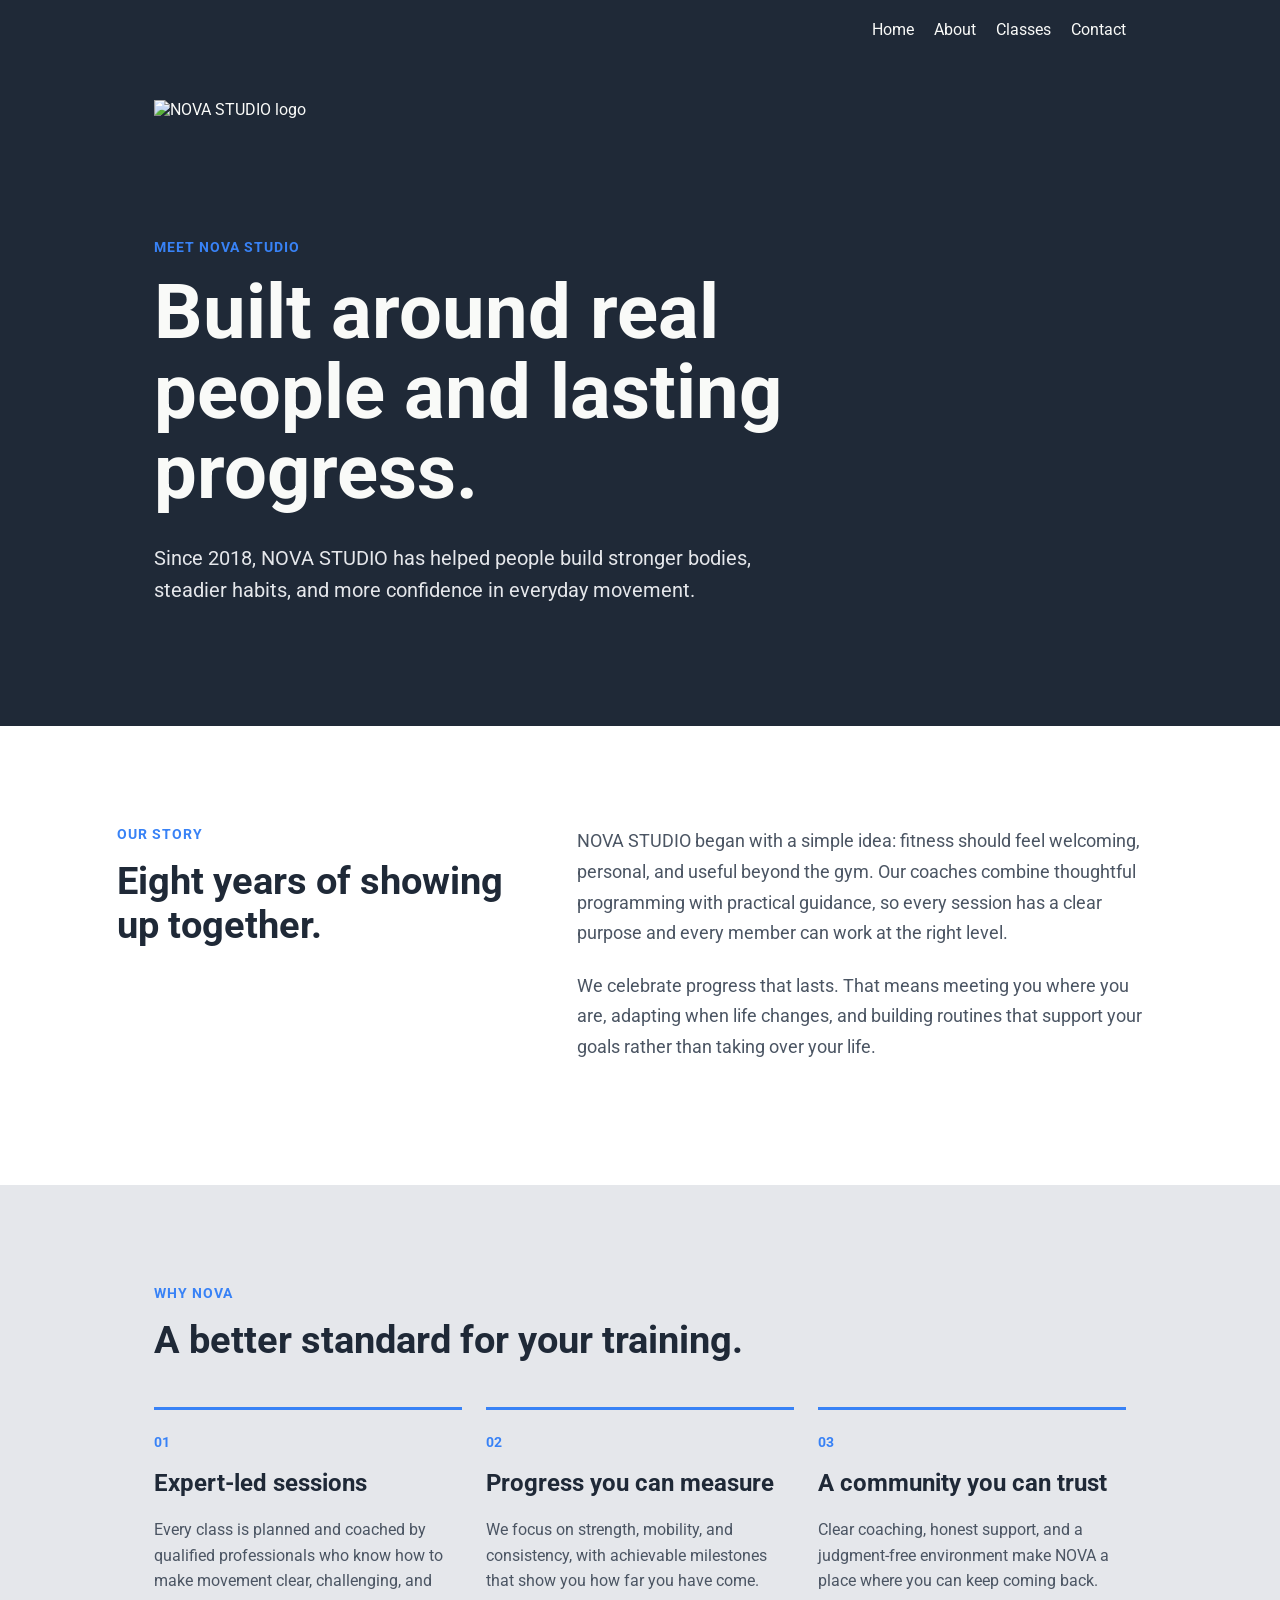
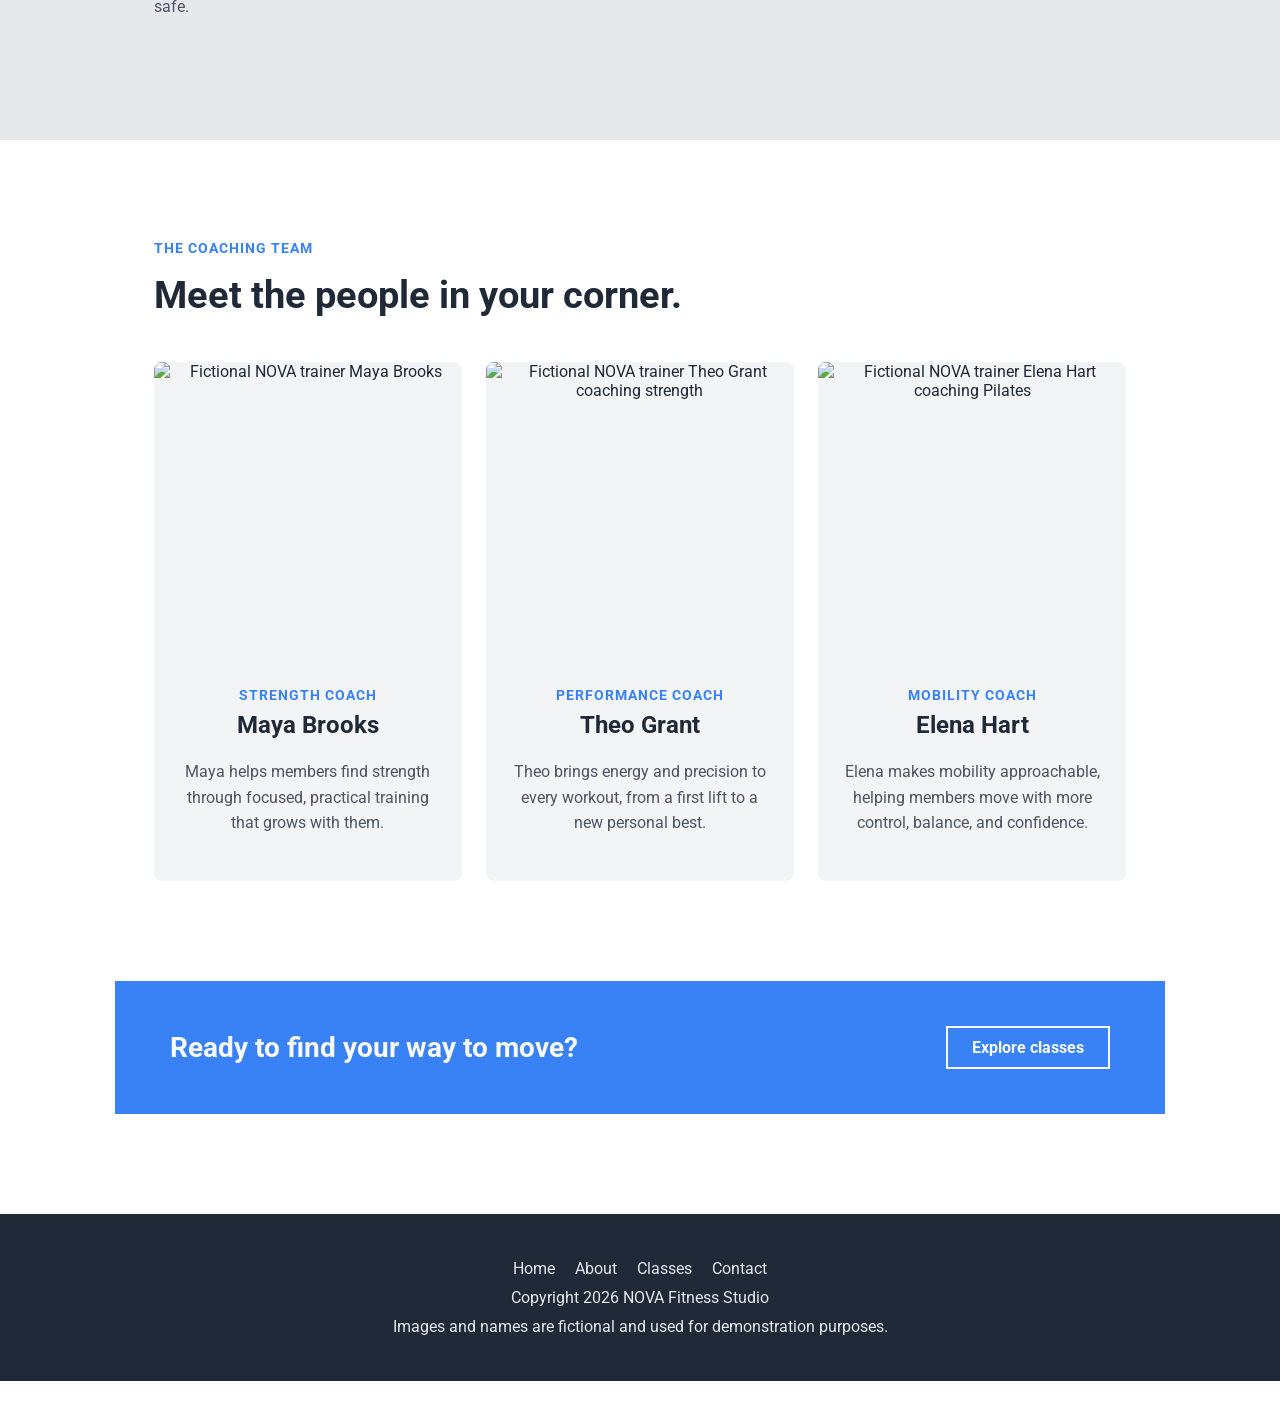
==== commit ceca8b36: "Revise about.html with new title and layout Updated the title and structure of the about page, addin" ====
--- a/about.html
+++ b/about.html
@@ -3,413 +3,178 @@
   <head>
     <meta charset="UTF-8" />
     <meta name="viewport" content="width=device-width, initial-scale=1.0" />
-    <title>NOVA | CLASSES</title>
+    <title>About | NOVA STUDIO</title>
     <link rel="stylesheet" href="style.css" />
   </head>
+  <body class="about-page">
+    <header>
+      <a href="index.html" aria-label="NOVA STUDIO home">
+        <img src="images/logo.png" alt="NOVA STUDIO logo" class="logo" />
+      </a>
+      <input type="checkbox" id="menu-toggle" class="menu-toggle" />
+      <label
+        for="menu-toggle"
+        class="menu-button"
+        aria-label="Toggle navigation menu"
+      >
+        <span></span>
+        <span></span>
+        <span></span>
+      </label>
+      <nav>
+        <ul>
+          <li><a href="index.html#home">Home</a></li>
+          <li><a href="about.html">About</a></li>
+          <li><a href="index.html#classes">Classes</a></li>
+          <li><a href="index.html#contact">Contact</a></li>
+        </ul>
+      </nav>
+    </header>
 
-  <body>
-    <!doctype html>
-    <html lang="en">
-      <head>
-        <meta charset="UTF-8" />
-        <meta name="viewport" content="width=device-width, initial-scale=1.0" />
-        <title>NOVA | CLASSES</title>
-        <link rel="stylesheet" href="style.css" />
-      </head>
+    <main>
+      <section class="about-hero">
+        <p class="eyebrow">Meet NOVA STUDIO</p>
+        <h1>Built around real people and lasting progress.</h1>
+        <p class="about-intro">
+          Since 2018, NOVA STUDIO has helped people build stronger bodies,
+          steadier habits, and more confidence in everyday movement.
+        </p>
+      </section>
 
-      <body>
-        <header>
-          <a href="index.html">
+      <section class="about-story">
+        <div>
+          <p class="eyebrow">Our story</p>
+          <h2>Eight years of showing up together.</h2>
+        </div>
+        <div>
+          <p>
+            NOVA STUDIO began with a simple idea: fitness should feel welcoming,
+            personal, and useful beyond the gym. Our coaches combine thoughtful
+            programming with practical guidance, so every session has a clear
+            purpose and every member can work at the right level.
+          </p>
+          <p>
+            We celebrate progress that lasts. That means meeting you where you
+            are, adapting when life changes, and building routines that support
+            your goals rather than taking over your life.
+          </p>
+        </div>
+      </section>
+
+      <section class="trust-section">
+        <div class="section-heading">
+          <p class="eyebrow">Why NOVA</p>
+          <h2>A better standard for your training.</h2>
+        </div>
+        <div class="trust-grid">
+          <article>
+            <span class="trust-number">01</span>
+            <h3>Expert-led sessions</h3>
+            <p>
+              Every class is planned and coached by qualified professionals who
+              know how to make movement clear, challenging, and safe.
+            </p>
+          </article>
+          <article>
+            <span class="trust-number">02</span>
+            <h3>Progress you can measure</h3>
+            <p>
+              We focus on strength, mobility, and consistency, with achievable
+              milestones that show you how far you have come.
+            </p>
+          </article>
+          <article>
+            <span class="trust-number">03</span>
+            <h3>A community you can trust</h3>
+            <p>
+              Clear coaching, honest support, and a judgment-free environment
+              make NOVA a place where you can keep coming back.
+            </p>
+          </article>
+        </div>
+      </section>
+      <section class="trainers-section">
+        <div class="section-heading">
+          <p class="eyebrow">The coaching team</p>
+          <h2>Meet the people in your corner.</h2>
+        </div>
+        <div class="trainer-grid">
+          <article class="trainer-card">
             <img
-              src="images/logo.png"
-              alt="NOVA Fitness Studio Logo"
-              class="logo"
+              src="images/trainer-1.jpg"
+              alt="Fictional NOVA trainer Maya Brooks"
             />
-          </a>
+            <div>
+              <p class="trainer-role">Strength coach</p>
+              <h3>Maya Brooks</h3>
+              <p>
+                Maya helps members find strength through focused, practical
+                training that grows with them.
+              </p>
+            </div>
+          </article>
+          <article class="trainer-card">
+            <img
+              src="images/trainer-2.jpg"
+              alt="Fictional NOVA trainer Theo Grant coaching strength"
+            />
+            <div>
+              <p class="trainer-role">Performance coach</p>
+              <h3>Theo Grant</h3>
+              <p>
+                Theo brings energy and precision to every workout, from a first
+                lift to a new personal best.
+              </p>
+            </div>
+          </article>
+          <article class="trainer-card">
+            <img
+              src="images/trainer-3.jpg"
+              alt="Fictional NOVA trainer Elena Hart coaching Pilates"
+            />
+            <div>
+              <p class="trainer-role">Mobility coach</p>
+              <h3>Elena Hart</h3>
+              <p>
+                Elena makes mobility approachable, helping members move with
+                more control, balance, and confidence.
+              </p>
+            </div>
+          </article>
+        </div>
+      </section>
+      <section class="about-cta">
+        <h2>Ready to find your way to move?</h2>
+        <a href="index.html#classes" class="button">Explore classes</a>
+      </section>
+    </main>
 
-          <nav>
-            <ul>
-              <li><a href="index.html">Home</a></li>
-              <li><a href="about.html">About</a></li>
-              <li><a href="classes.html">Classes</a></li>
-              <li><a href="contact.html">Contact</a></li>
-            </ul>
-          </nav>
-        </header>
-        <main>
-          <section class="hero-classes">
-            <div class="hero-images">
-              <img src="imagess/hero1.jpg" alt="woman lifting dumbells" />
-              <img src="imagess/hero2.jpg" alt="man doing weightlifitng" />
-              <img src="imagess/hero3.jpg" alt="woman doing pilates" />
-              <img src="imagess/hero4.jpg" alt="man lifting one dumbell" />
-            </div>
-
-            <article class="hero-classes-content">
-              <h1>Find the class<br />that moves you</h1>
-
-              <p>
-                Whether you want to build strength, improve flexibility, or
-                train from home, NOVA offers classes designed to meet you where
-                you are and help you keep moving forward.
-              </p>
-            </article>
-          </section>
-          <div class="class-title">
-            <h2>Choose your workout</h2>
-
-            <p>
-              Explore our classes and find the training style that works best
-              for your goals.
-            </p>
-          </div>
-
-          <section class="pilates-barre cards-classes">
-            <a href="pilates.html">
-              <img src="images/pilates.jpg" alt="Woman practicing Pilates" />
-            </a>
-
-            <article class="class-info">
-              <h3>Barre & Pilates</h3>
-
-              <p>
-                Build core strength, improve posture, and increase flexibility
-                through controlled, low-impact movements.
-              </p>
-
-              <ul class="class-details">
-                <li>45–60 minutes</li>
-                <li>All fitness levels</li>
-                <li>In person</li>
-                <li>Low impact</li>
-              </ul>
-
-              <button href="classes.html" class="cta-button btn-classes">
-                Book a spot
-              </button>
-            </article>
-          </section>
-
-          <!-- STRENGTH -->
-          <section class="strength-training cards-classes">
-            <a href="strength-training.html">
-              <img
-                src="images/strength.jpg"
-                alt="Man lifting weights during strength training"
-              />
-            </a>
-
-            <article class="class-info strength-class">
-              <h3>Strength Training</h3>
-
-              <p>
-                Develop full-body strength and confidence through functional
-                exercises, resistance training, and expert coaching.
-              </p>
-
-              <ul class="class-details">
-                <li>50–60 minutes</li>
-                <li>Beginner to advanced</li>
-                <li>In person</li>
-                <li>Medium–high intensity</li>
-              </ul>
-
-              <button href="classes.html" class="cta-button btn-classes">
-                Book a spot
-              </button>
-            </article>
-          </section>
-
-          <!-- YOGA -->
-          <section class="yoga-classes cards-classes">
-            <a href="yoga-classes.html">
-              <img src="imagess/yoga.jpg" alt="Woman doing a yoga posture" />
-            </a>
-            <article class="class-info">
-              <h3>Yoga Classes</h3>
-
-              <p>
-                Find your balance and build strength with our yoga classes
-                designed for all levels.
-              </p>
-
-              <ul class="class-details">
-                <li>45–60 minutes</li>
-                <li>All fitness levels</li>
-                <li>In person</li>
-                <li>Low impact</li>
-              </ul>
-
-              <button href="classes.html" class="cta-button btn-classes">
-                Book a spot
-              </button>
-            </article>
-          </section>
-
-          <!-- SCHEDULE -->
-
-          <section class="schedule-section">
-            <section class="schedule-heading">
-              <h1>Weekly Class Schedule</h1>
-              <p>
-                Choose a class that fits your routine and book your spot. Join
-                us in person or online.
-              </p>
-            </section>
-
-            <section class="inperson-heading classes-types">
-              <h2>In-Person Classes</h2>
-              <p>
-                Train with our coaches at NOVA Studio and enjoy guided workouts,
-                equipment access, and the energy of a group environment.
-              </p>
-            </section>
-
-            <section class="schedule-grid inperson-week">
-              <article class="schedule-day">
-                <h3>Monday</h3>
-
-                <section class="class-session">
-                  <p class="class-time">8:00 AM</p>
-                  <h4>Strength Training</h4>
-                  <p>Coach Alex</p>
-                  <p>60 min</p>
-                  <p class="spots">8 spots left</p>
-                  <a href="#" class="schedule-button">Book</a>
-                </section>
-
-                <section class="class-session">
-                  <p class="class-time">6:00 PM</p>
-                  <h4>Barre & Pilates</h4>
-                  <p>Coach Mia</p>
-                  <p>50 min</p>
-                  <p class="spots">12 spots left</p>
-                  <a href="#" class="schedule-button">Book</a>
-                </section>
-              </article>
-
-              <article class="schedule-day">
-                <h3>Tuesday</h3>
-
-                <section class="class-session">
-                  <p class="class-time">9:00 AM</p>
-                  <h4>Pilates Sculpt</h4>
-                  <p>Coach Mia</p>
-                  <p>50 min</p>
-                  <p class="spots">10 spots left</p>
-                  <a href="#" class="schedule-button">Book</a>
-                </section>
-
-                <section class="class-session">
-                  <p class="class-time">5:30 PM</p>
-                  <h4>Full Body Strength</h4>
-                  <p>Coach Alex</p>
-                  <p>60 min</p>
-                  <p class="spots">6 spots left</p>
-                  <a href="#" class="schedule-button">Book</a>
-                </section>
-              </article>
-
-              <article class="schedule-day">
-                <h3>Wednesday</h3>
-
-                <section class="class-session">
-                  <p class="class-time">8:00 AM</p>
-                  <h4>Barre Flow</h4>
-                  <p>Coach Sofia</p>
-                  <p>45 min</p>
-                  <p class="spots">10 spots left</p>
-                  <a href="#" class="schedule-button">Book</a>
-                </section>
-
-                <section class="class-session">
-                  <p class="class-time">6:30 PM</p>
-                  <h3>Strength & Core</h3>
-                  <p>Coach Alex</p>
-                  <p>60 min</p>
-                  <p class="spots">7 spots left</p>
-                  <a href="#" class="schedule-button">Book</a>
-                </section>
-              </article>
-
-              <article class="schedule-day">
-                <h3>Thursday</h3>
-
-                <section class="class-session">
-                  <p class="class-time">7:30 AM</p>
-                  <h4>Strength Training</h4>
-                  <p>Coach Alex</p>
-                  <p>60 min</p>
-                  <p class="spots">5 spots left</p>
-                  <a href="#" class="schedule-button">Book</a>
-                </section>
-
-                <section class="class-session">
-                  <p class="class-time">6:00 PM</p>
-                  <h4>Pilates Sculpt</h4>
-                  <p>Coach Mia</p>
-                  <p>50 min</p>
-                  <p class="spots">14 spots left</p>
-                  <a href="#" class="schedule-button">Book</a>
-                </section>
-              </article>
-
-              <article class="schedule-day">
-                <h3>Friday</h3>
-
-                <section class="class-session">
-                  <p class="class-time">9:00 AM</p>
-                  <h4>Barre & Pilates</h4>
-                  <p>Coach Sofia</p>
-                  <p>50 min</p>
-                  <p class="spots">11 spots left</p>
-                  <a href="#" class="schedule-button">Book</a>
-                </section>
-
-                <section class="class-session">
-                  <p class="class-time">5:00 PM</p>
-                  <h4>Total Body Workout</h4>
-                  <p>Coach Alex</p>
-                  <p>60 min</p>
-                  <p class="spots">9 spots left</p>
-                  <a href="#" class="schedule-button">Book</a>
-                </section>
-              </article>
-
-              <!-- ONLINE SECTION CLASS-->
-            </section>
-            <section class="classes-types">
-              <h2>Online Classes</h2>
-              <p>
-                Join live workouts from wherever you are or choose a class that
-                fits your schedule.
-              </p>
-            </section>
-            <section class="schedule-section online-schedule">
-              <section class="schedule-grid">
-                <article class="schedule-day">
-                  <h3>Monday</h3>
-
-                  <section class="class-session">
-                    <p class="class-time">7:00 AM</p>
-                    <h4>Morning Mobility</h4>
-                    <p>Coach Sofia</p>
-                    <p>30 min</p>
-                    <p class="spots">Online</p>
-                    <a href="#" class="schedule-button">Join</a>
-                  </section>
-
-                  <section class="class-session">
-                    <p class="class-time">7:00 PM</p>
-                    <h4>Full Body Workout</h4>
-                    <p>Coach Alex</p>
-                    <p>45 min</p>
-                    <p class="spots">Online</p>
-                    <a href="#" class="schedule-button">Join</a>
-                  </section>
-                </article>
-
-                <article class="schedule-day">
-                  <h3>Tuesday</h3>
-
-                  <section class="class-session">
-                    <p class="class-time">9:00 AM</p>
-                    <h4>Online Pilates</h4>
-                    <p>Coach Mia</p>
-                    <p>45 min</p>
-                    <p class="spots">Online</p>
-                    <a href="#" class="schedule-button">Join</a>
-                  </section>
-
-                  <section class="class-session">
-                    <p class="class-time">6:00 PM</p>
-                    <h4>Core & Strength</h4>
-                    <p>Coach Alex</p>
-                    <p>40 min</p>
-                    <p class="spots">Online</p>
-                    <a href="#" class="schedule-button">Join</a>
-                  </section>
-                </article>
-
-                <article class="schedule-day">
-                  <h3>Wednesday</h3>
-
-                  <section class="class-session">
-                    <p class="class-time">8:00 AM</p>
-                    <h4>Mobility Flow</h4>
-                    <p>Coach Sofia</p>
-                    <p>30 min</p>
-                    <p class="spots">Online</p>
-                    <a href="#" class="schedule-button">Join</a>
-                  </section>
-
-                  <section class="class-session">
-                    <p class="class-time">7:00 PM</p>
-                    <h4>Online Strength</h4>
-                    <p>Coach Alex</p>
-                    <p>45 min</p>
-                    <p class="spots">Online</p>
-                    <a href="#" class="schedule-button">Join</a>
-                  </section>
-                </article>
-
-                <article class="schedule-day">
-                  <h3>Thursday</h3>
-
-                  <section class="class-session">
-                    <p class="class-time">9:00 AM</p>
-                    <h4>Pilates Flow</h4>
-                    <p>Coach Mia</p>
-                    <p>45 min</p>
-                    <p class="spots">Online</p>
-                    <a href="#" class="schedule-button">Join</a>
-                  </section>
-
-                  <section class="class-session">
-                    <p class="class-time">6:30 PM</p>
-                    <h4>Lower Body Strength</h4>
-                    <p>Coach Alex</p>
-                    <p>45 min</p>
-                    <p class="spots">Online</p>
-                    <a href="#" class="schedule-button">Join</a>
-                  </section>
-                </article>
-
-                <article class="schedule-day">
-                  <h3>Friday</h3>
-
-                  <section class="class-session">
-                    <p class="class-time">8:00 AM</p>
-                    <h4>Stretch & Reset</h4>
-                    <p>Coach Sofia</p>
-                    <p>30 min</p>
-                    <p class="spots">Online</p>
-                    <a href="#" class="schedule-button">Join</a>
-                  </section>
-
-                  <section class="class-session">
-                    <p class="class-time">5:00 PM</p>
-                    <h4>Full Body Express</h4>
-                    <p>Coach Alex</p>
-                    <p>35 min</p>
-                    <p class="spots">Online</p>
-                    <a href="#" class="schedule-button">Join</a>
-                  </section>
-                </article>
-              </section>
-            </section>
-          </section>
-        </main>
-        <footer>
-          <ul class="footer-nav">
-            <li><a href="#home">Home</a></li>
-            <li><a href="#about">About</a></li>
-            <li><a href="#classes">Classes</a></li>
-            <li><a href="#contact">Contact</a></li>
-          </ul>
-          <p>Copyright © 2026 NOVA Fitness Studio</p>
-        </footer>
-      </body>
-    </html>
+    <footer>
+      <input
+        type="checkbox"
+        id="footer-menu-toggle"
+        class="footer-menu-toggle"
+      />
+      <label
+        for="footer-menu-toggle"
+        class="footer-menu-button"
+        aria-label="Toggle footer navigation menu"
+      >
+        <span></span>
+        <span></span>
+        <span></span>
+      </label>
+      <ul class="footer-nav">
+        <li><a href="index.html#home">Home</a></li>
+        <li><a href="about.html">About</a></li>
+        <li><a href="index.html#classes">Classes</a></li>
+        <li><a href="index.html#contact">Contact</a></li>
+      </ul>
+      <p>Copyright 2026 NOVA Fitness Studio</p>
+      <!-- trainer cards here -->
+      <p class="disclaimer">
+        Images and names are fictional and used for demonstration purposes.
+      </p>
+    </footer>
   </body>
 </html>
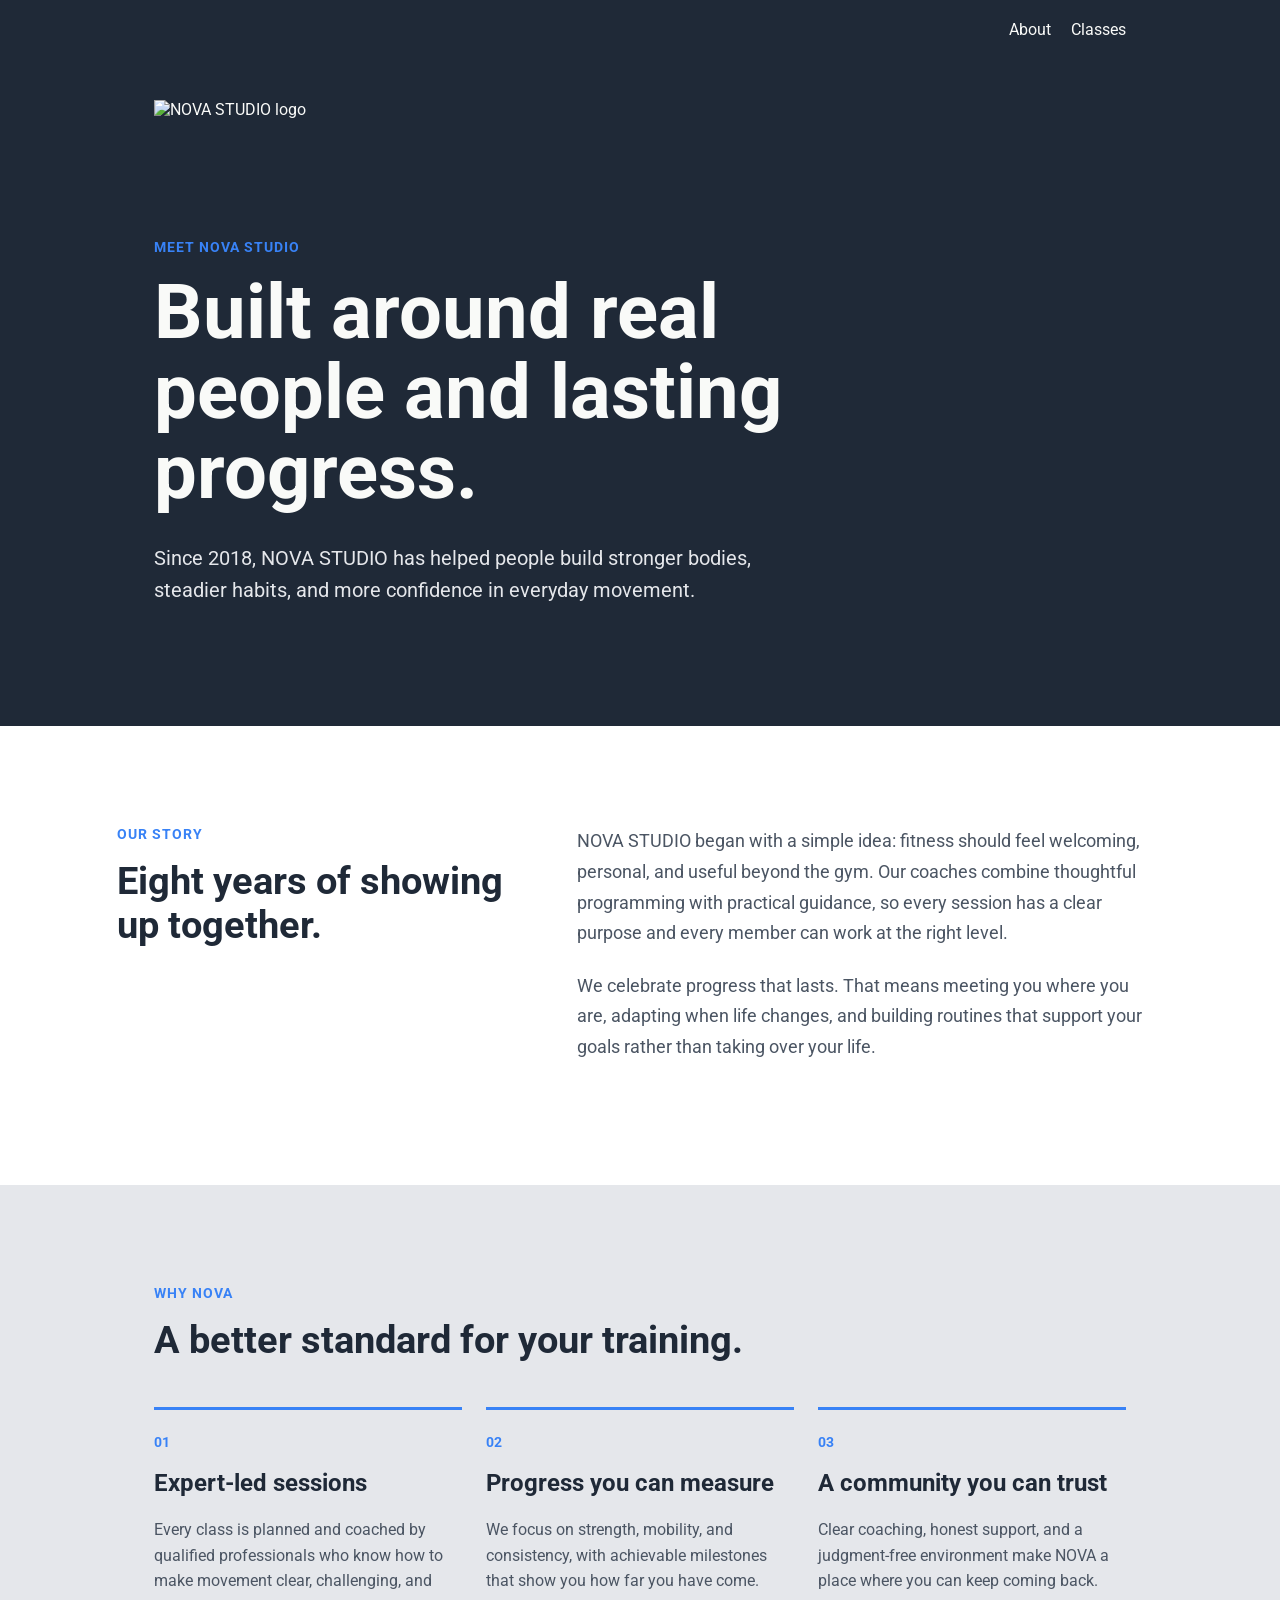
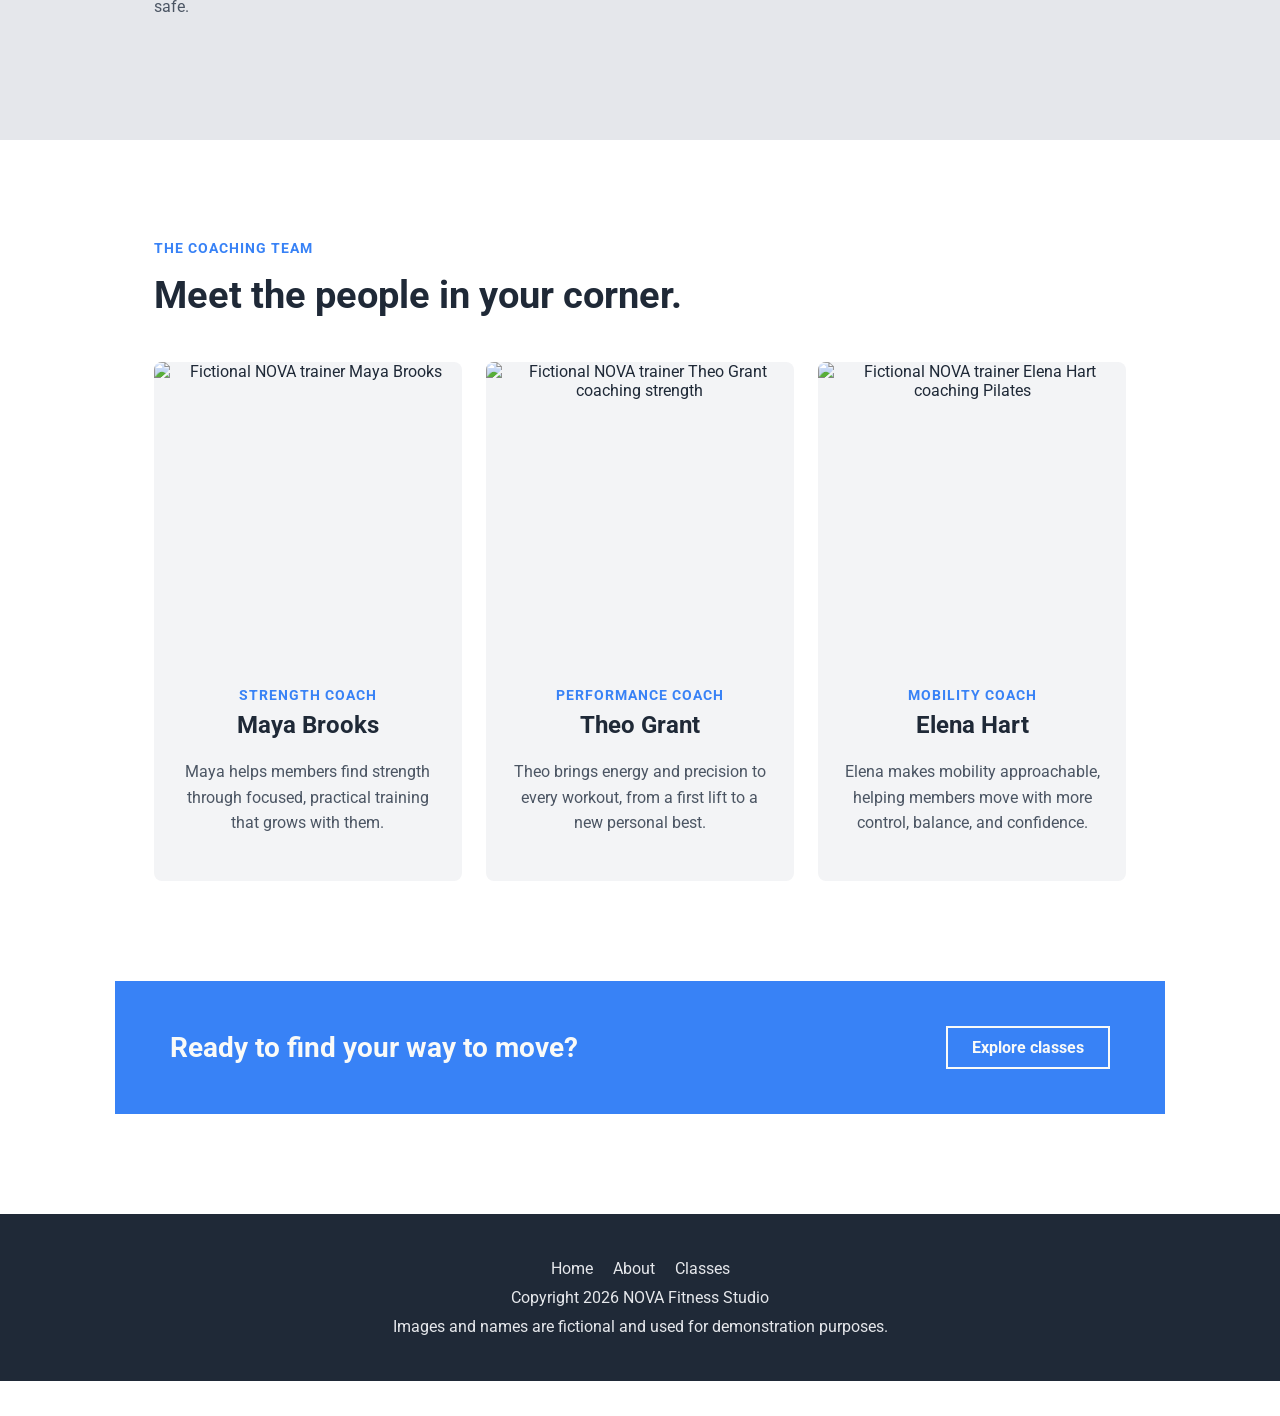
==== commit 18512ad5: "Update navigation links to remove fragment identifiers" ====
--- a/about.html
+++ b/about.html
@@ -23,10 +23,9 @@
       </label>
       <nav>
         <ul>
-          <li><a href="index.html#home">Home</a></li>
+          <li><a href="index.html>Home</a></li>
           <li><a href="about.html">About</a></li>
-          <li><a href="index.html#classes">Classes</a></li>
-          <li><a href="index.html#contact">Contact</a></li>
+          <li><a href="index.html">Classes</a></li>
         </ul>
       </nav>
     </header>
@@ -165,10 +164,9 @@
         <span></span>
       </label>
       <ul class="footer-nav">
-        <li><a href="index.html#home">Home</a></li>
+        <li><a href="index.html">Home</a></li>
         <li><a href="about.html">About</a></li>
-        <li><a href="index.html#classes">Classes</a></li>
-        <li><a href="index.html#contact">Contact</a></li>
+        <li><a href="index.html">Classes</a></li>
       </ul>
       <p>Copyright 2026 NOVA Fitness Studio</p>
       <!-- trainer cards here -->
--- a/style.css
+++ b/style.css
@@ -613,6 +613,10 @@
         flex-direction: column;
     }
 
+    .class-cards {
+        align-items: center;
+    }
+
     header,
     .hero {
         padding: 20px 6%;
@@ -627,8 +631,19 @@
     }
 
     .logo {
-        width: min(240px, 80vw);
+        width: min(160px, 45vw);
         height: auto;
+    }
+
+    .cta {
+        margin: 40px auto;
+        padding: 30px 20px;
+    }
+
+    .cta .button {
+        white-space: normal;
+        width: 100%;
+        text-align: center;
     }
 
     .hero-content,
@@ -1362,4 +1377,4 @@
 
         overflow-wrap: break-word;
     }
-}+}
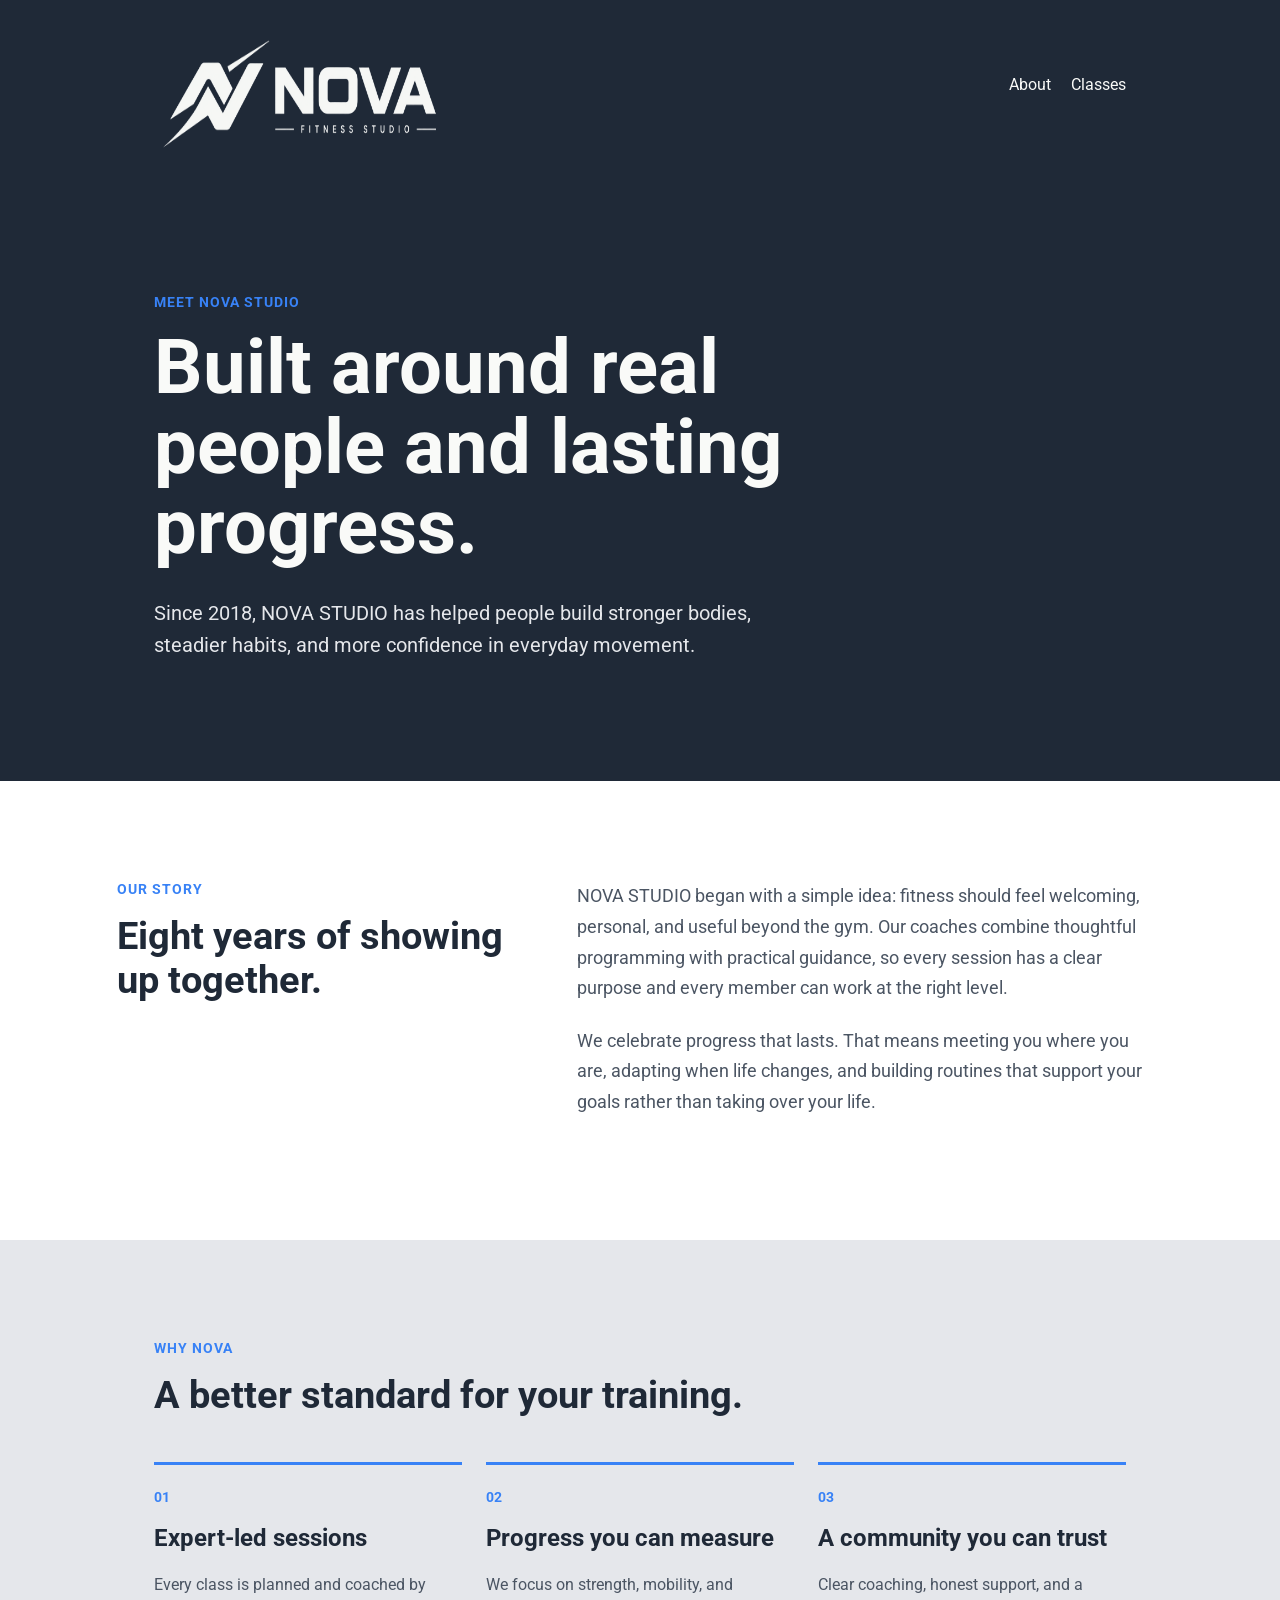
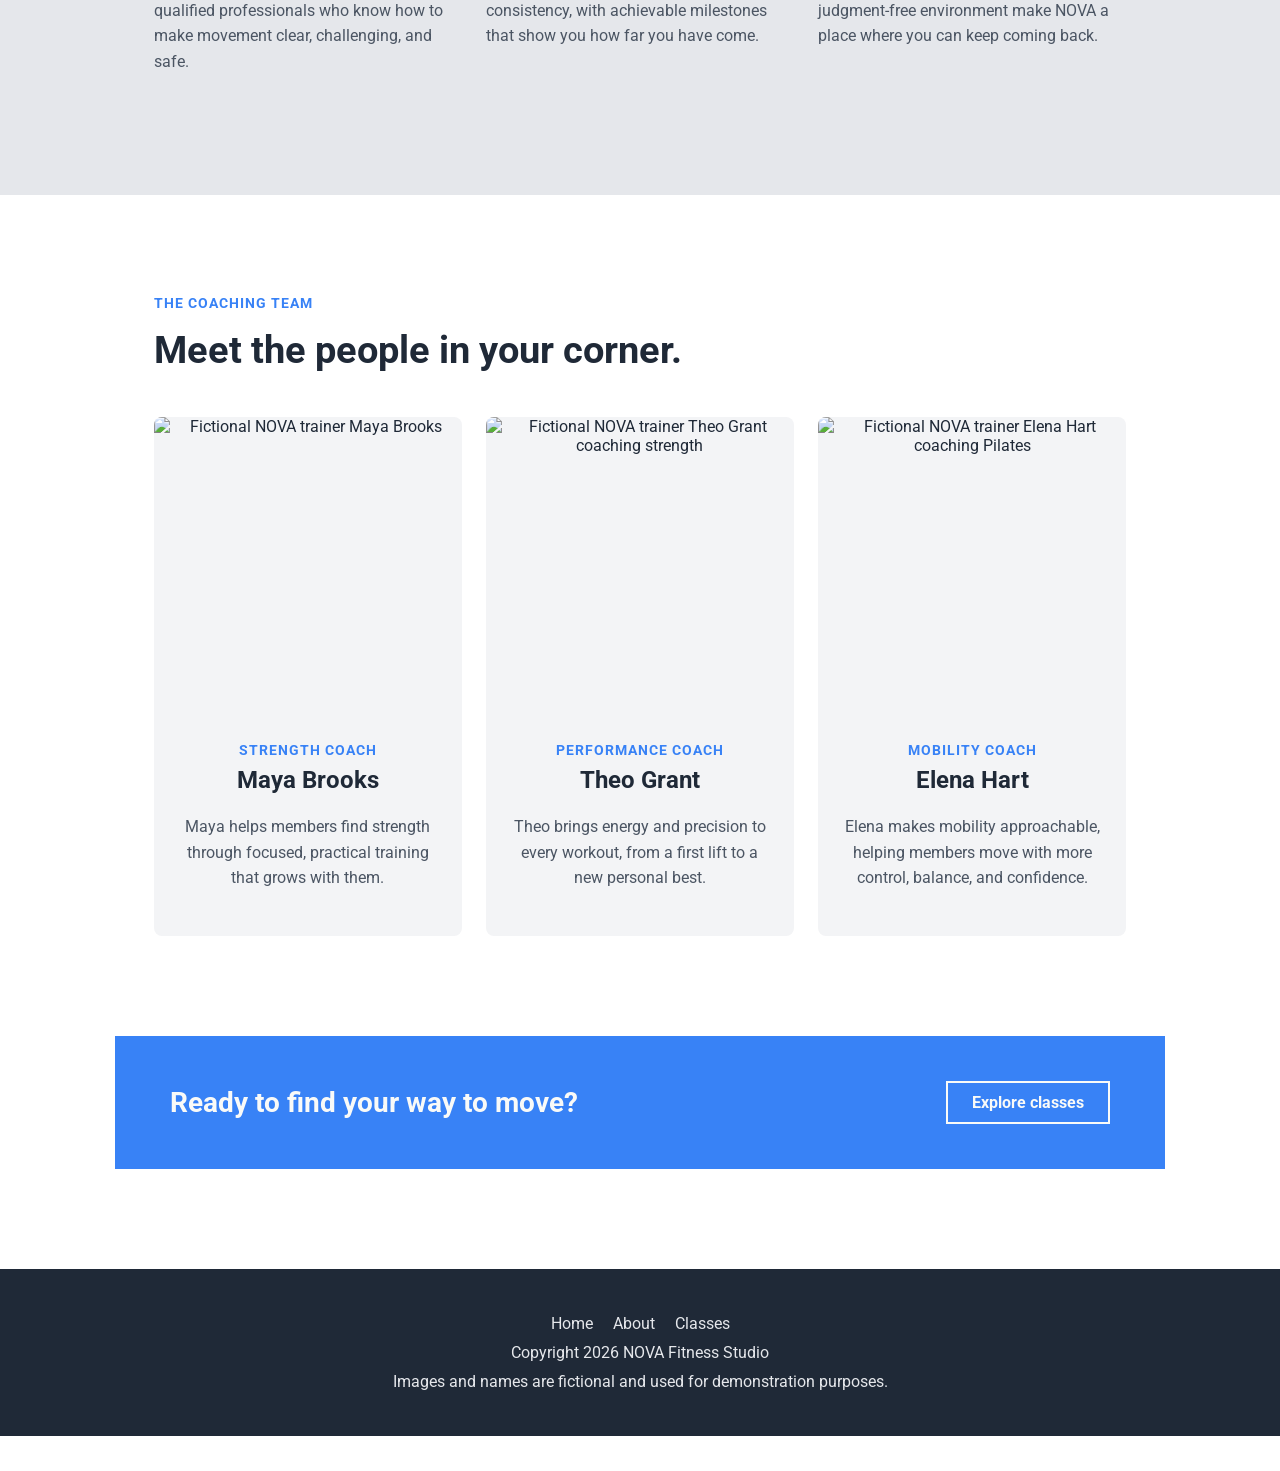
==== commit fc4c2ba4: "Fix logo image source path in about.html Corrected the image source path for the logo." ====
--- a/about.html
+++ b/about.html
@@ -9,7 +9,7 @@
   <body class="about-page">
     <header>
       <a href="index.html" aria-label="NOVA STUDIO home">
-        <img src="images/logo.png" alt="NOVA STUDIO logo" class="logo" />
+        <img src="imagess/logo.png" alt="NOVA STUDIO logo" class="logo" />
       </a>
       <input type="checkbox" id="menu-toggle" class="menu-toggle" />
       <label
